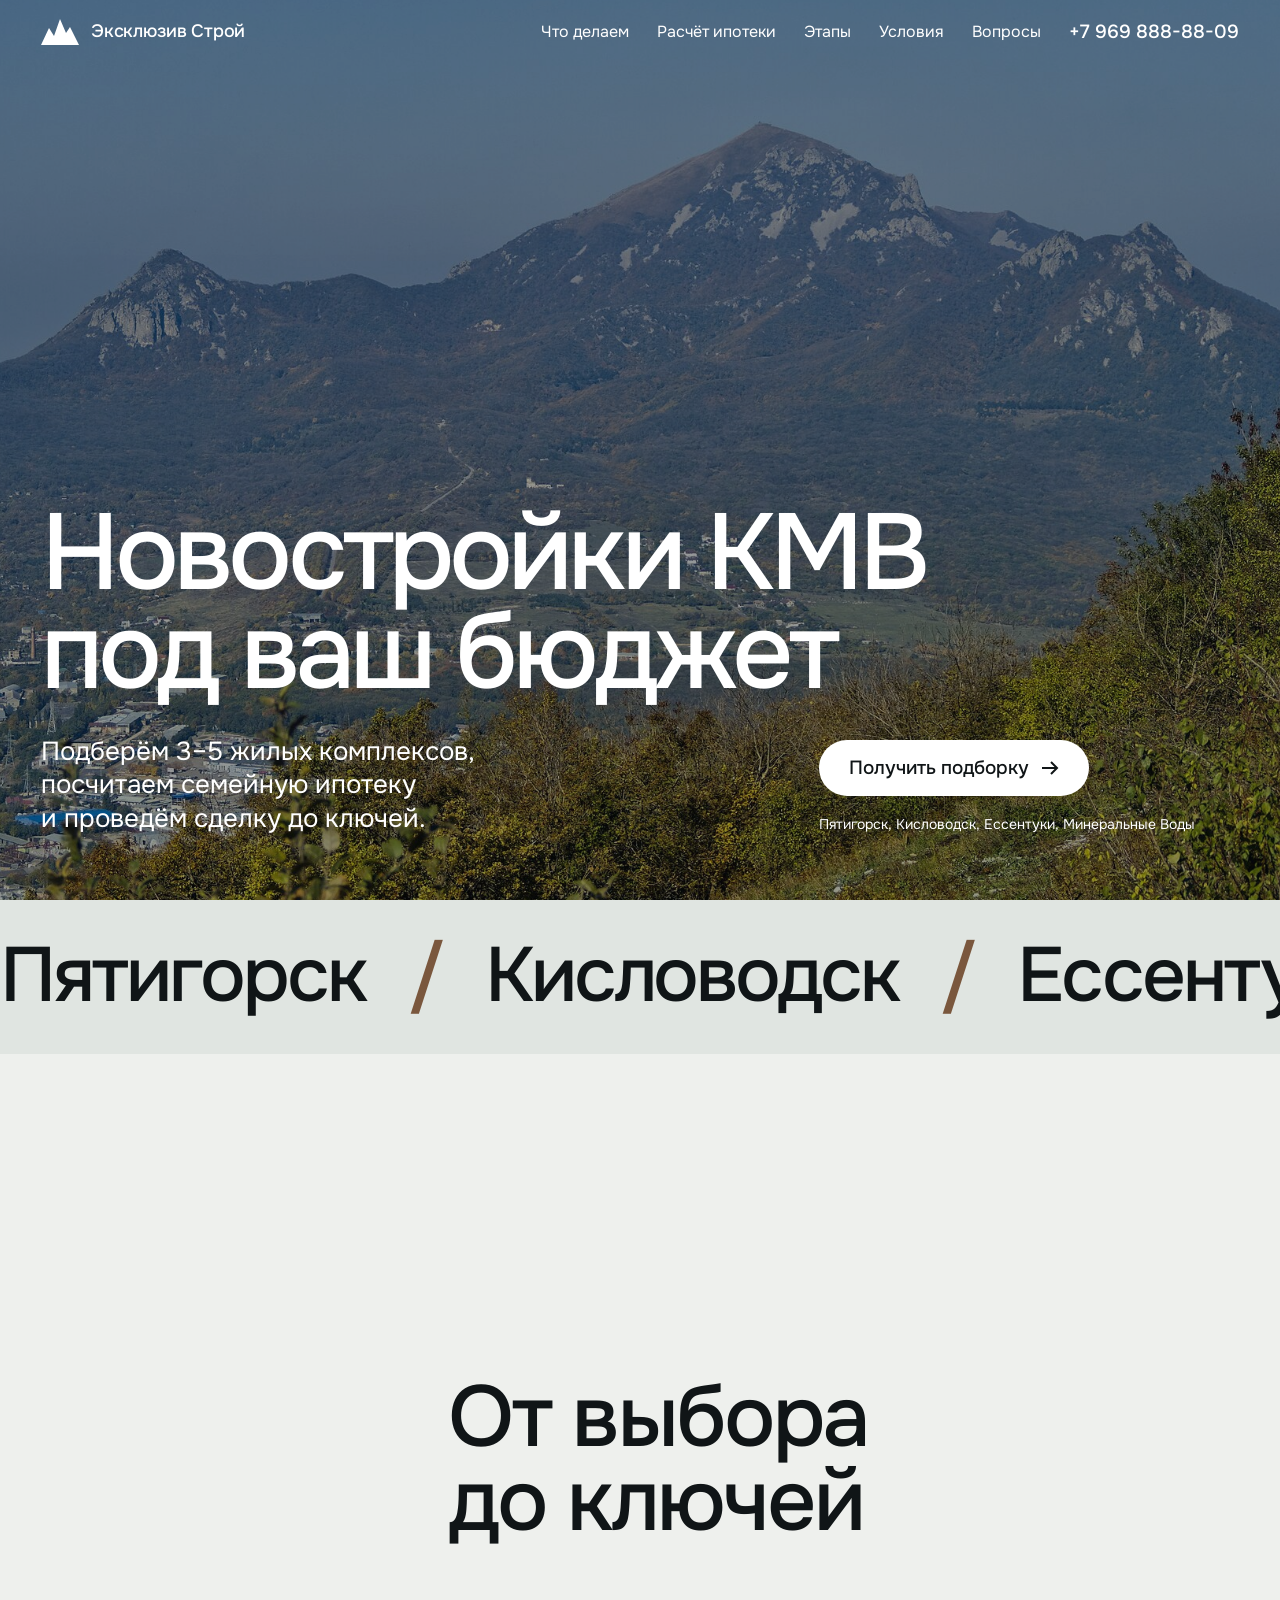
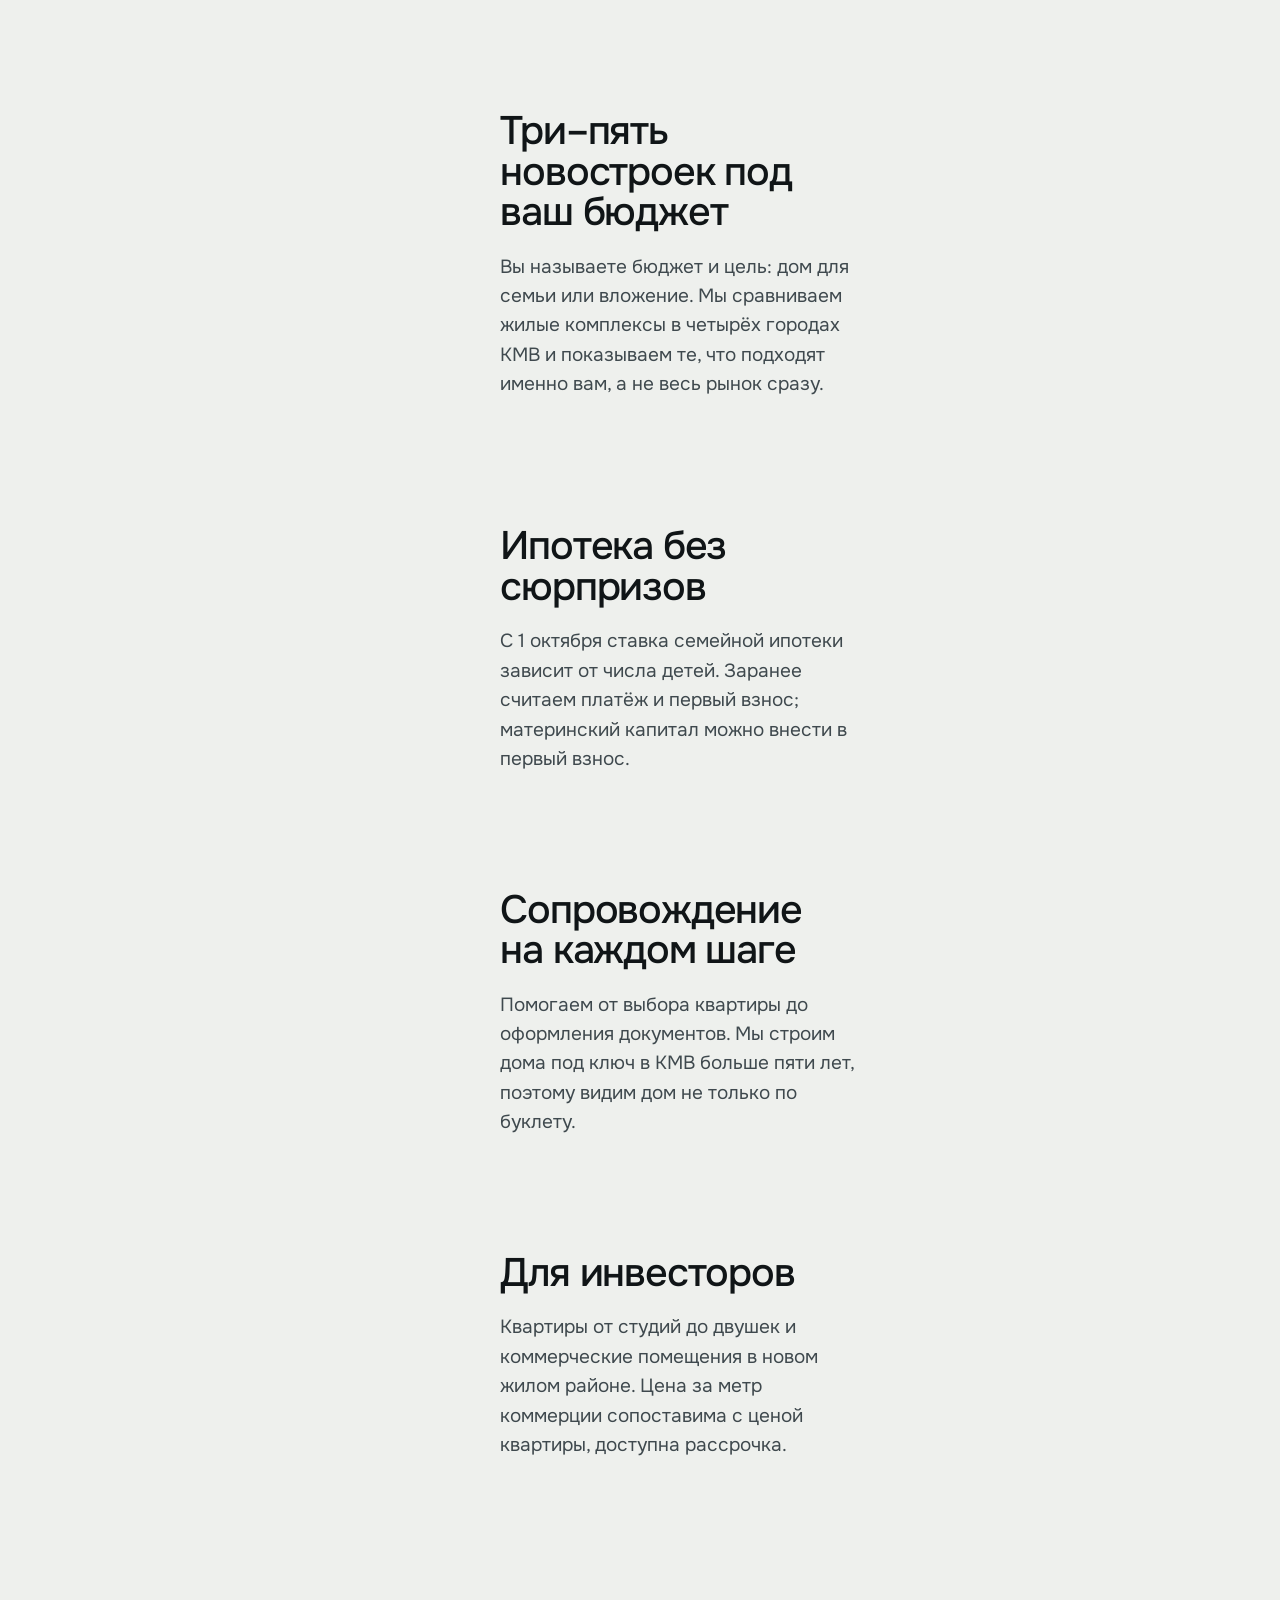
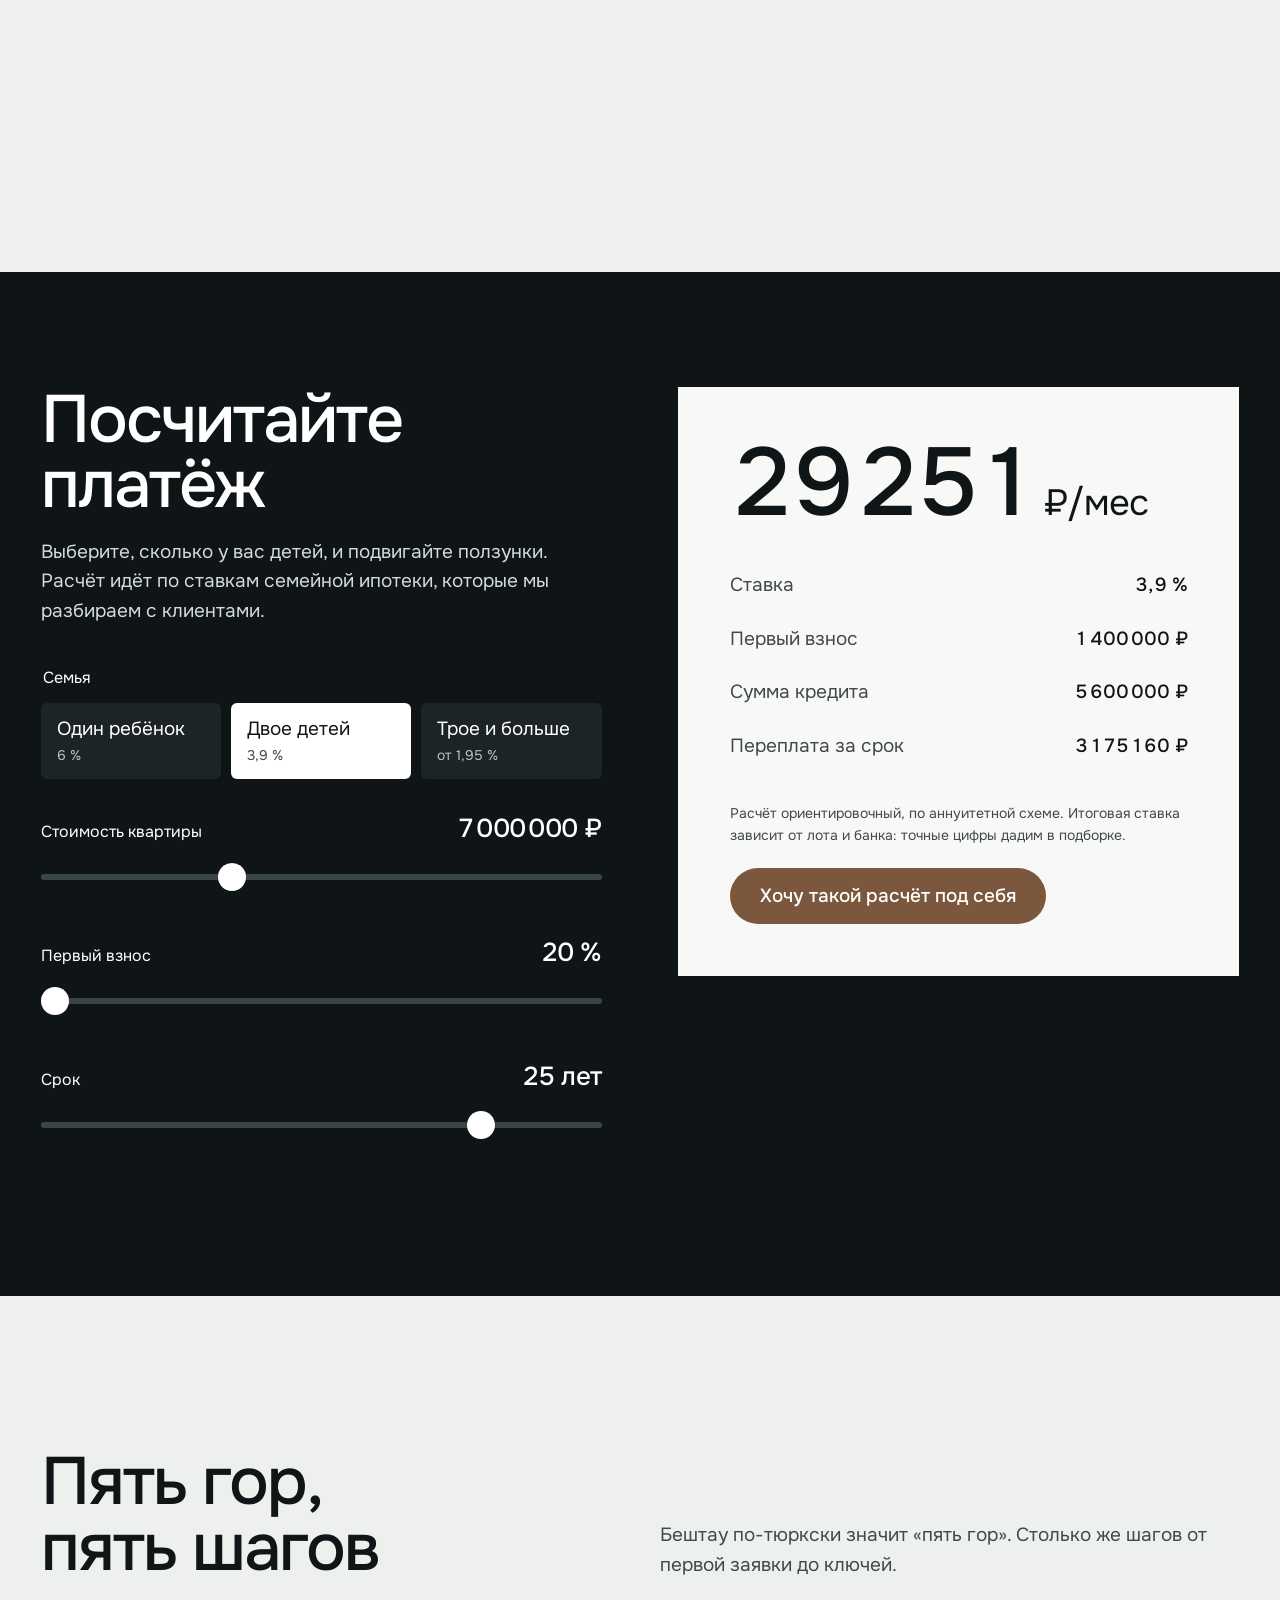
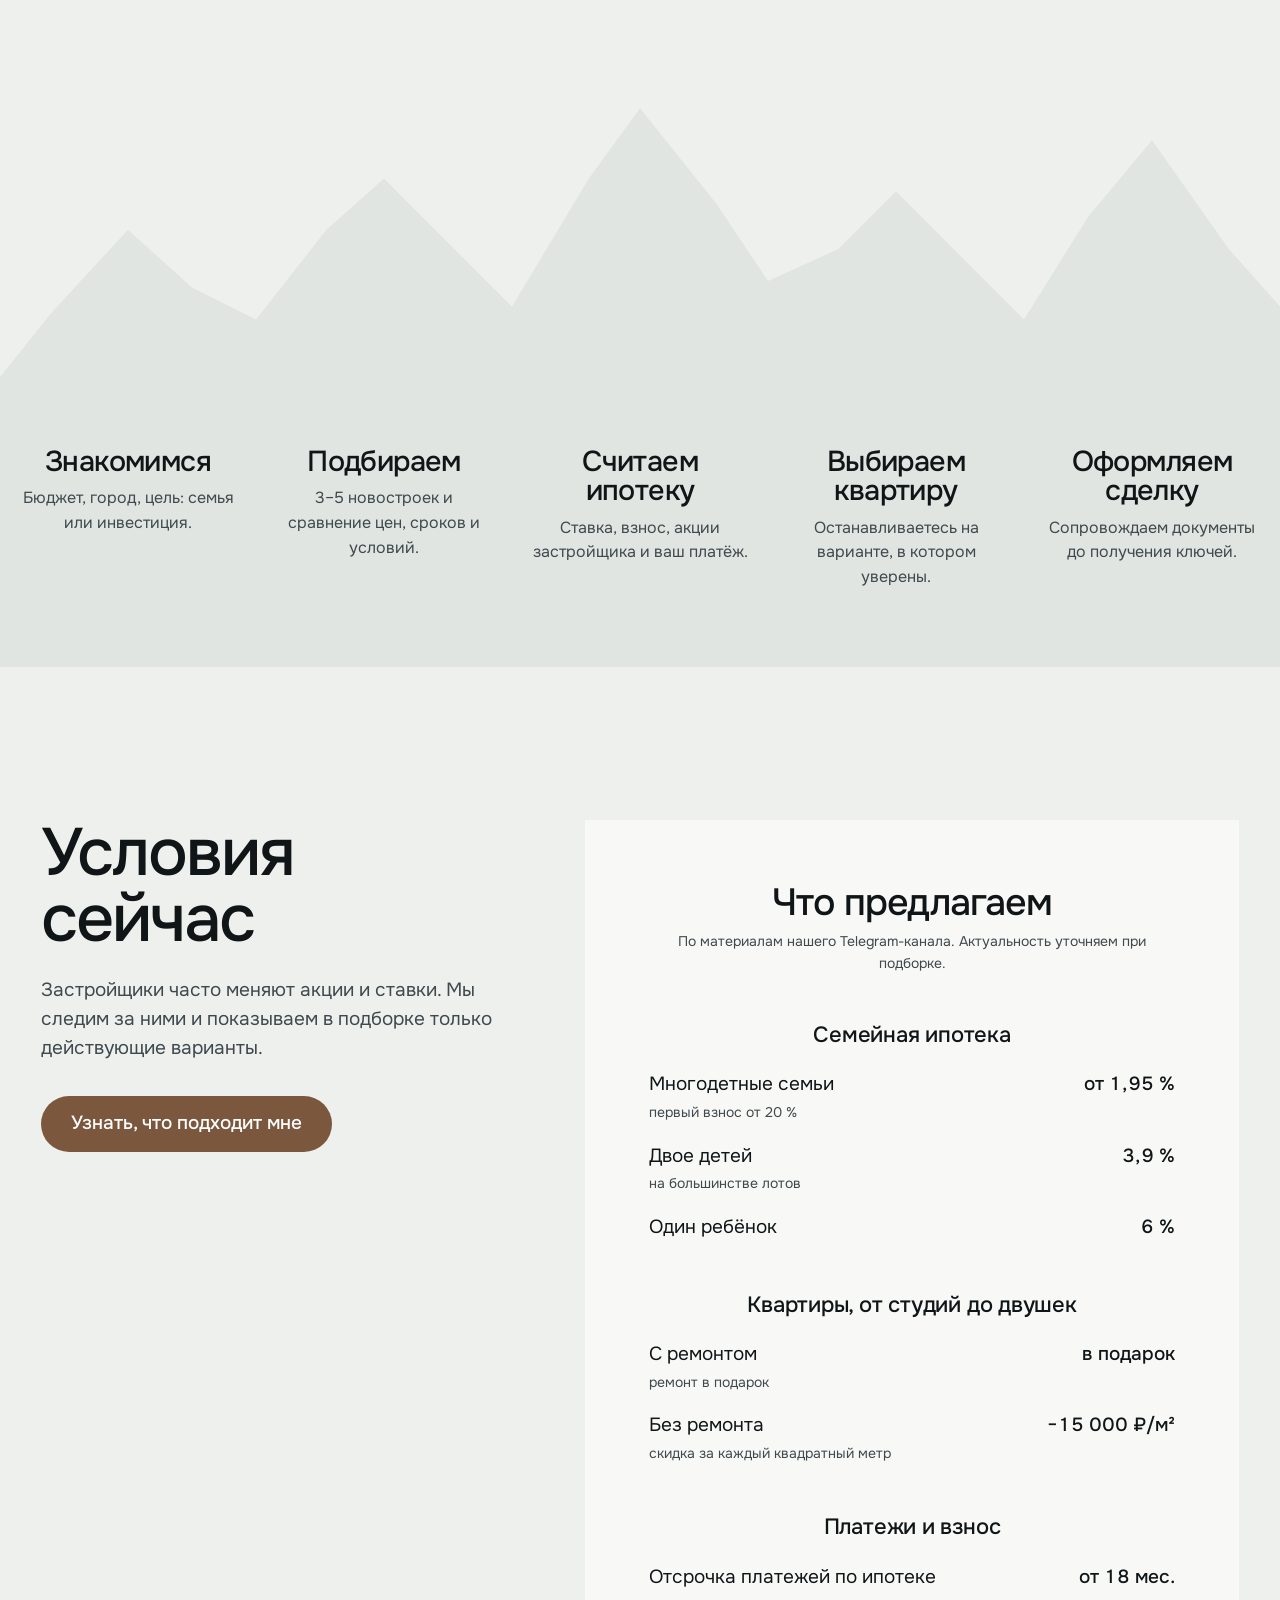
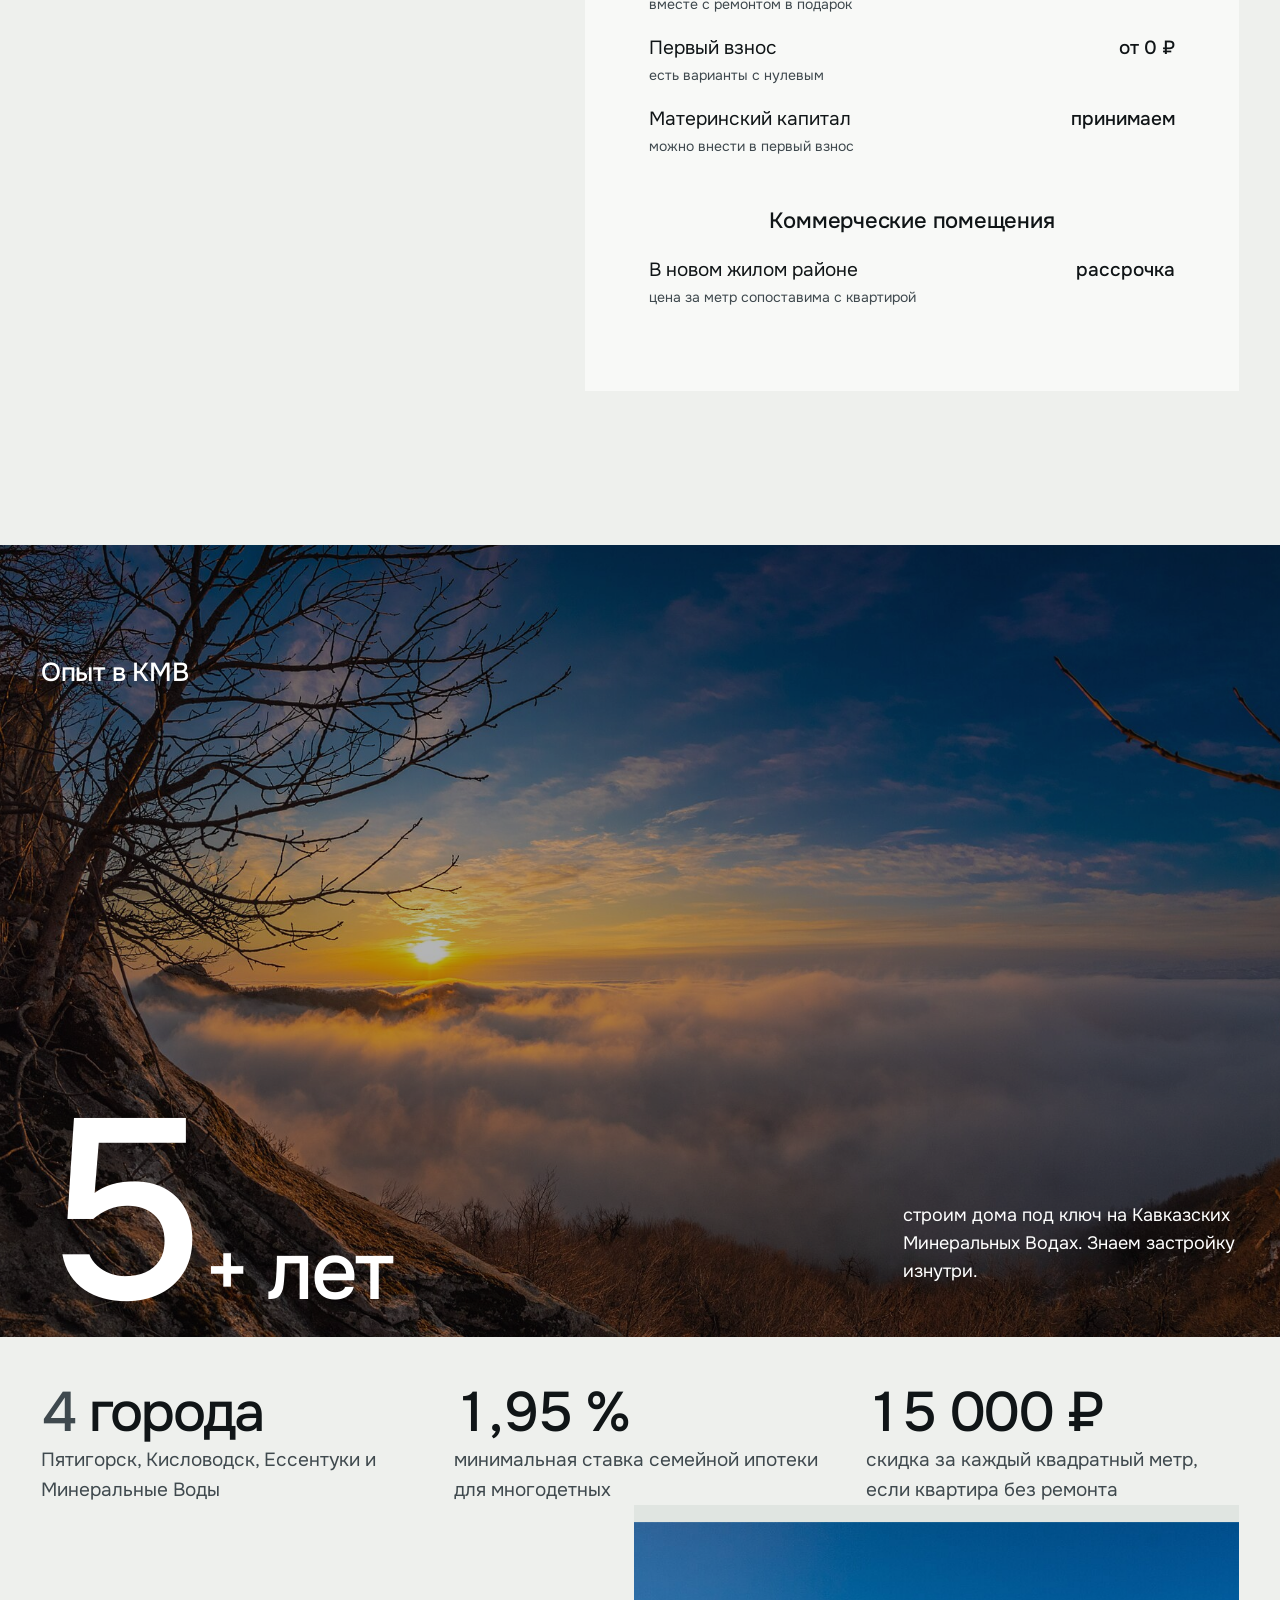
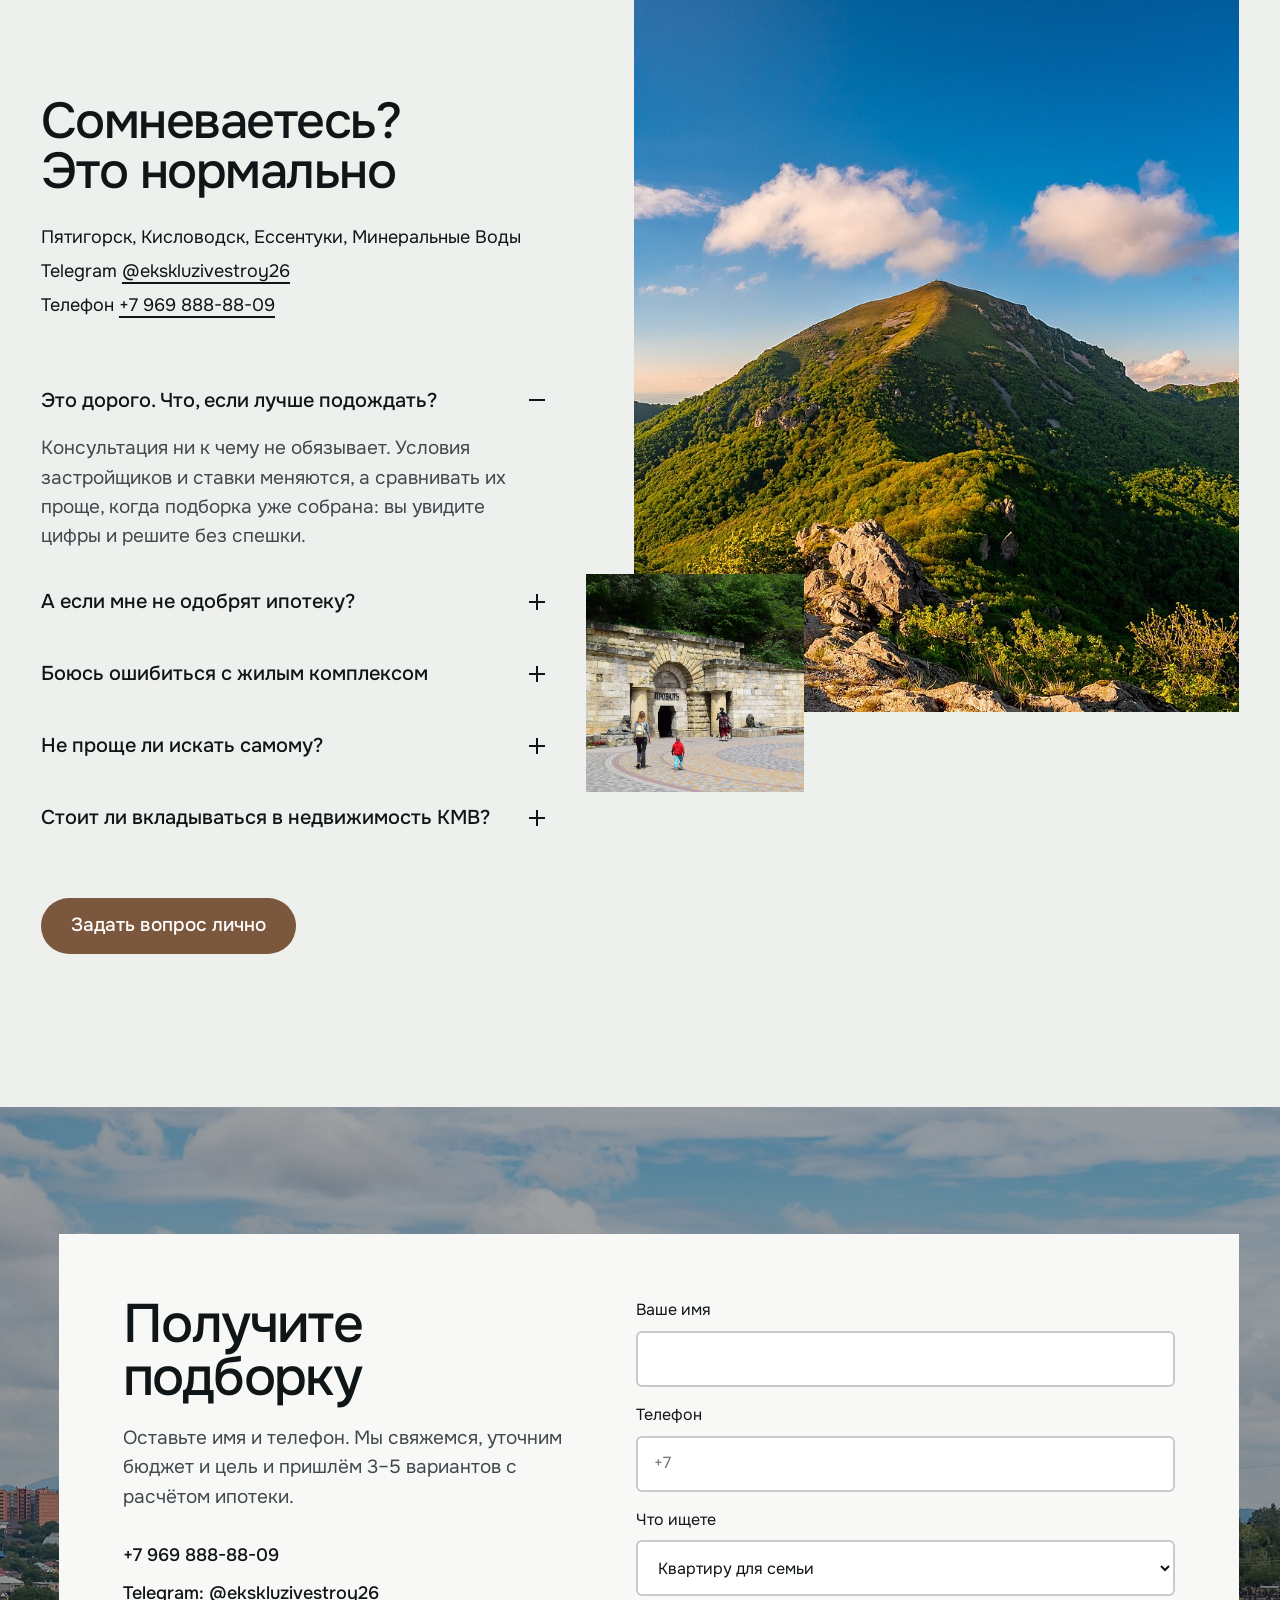
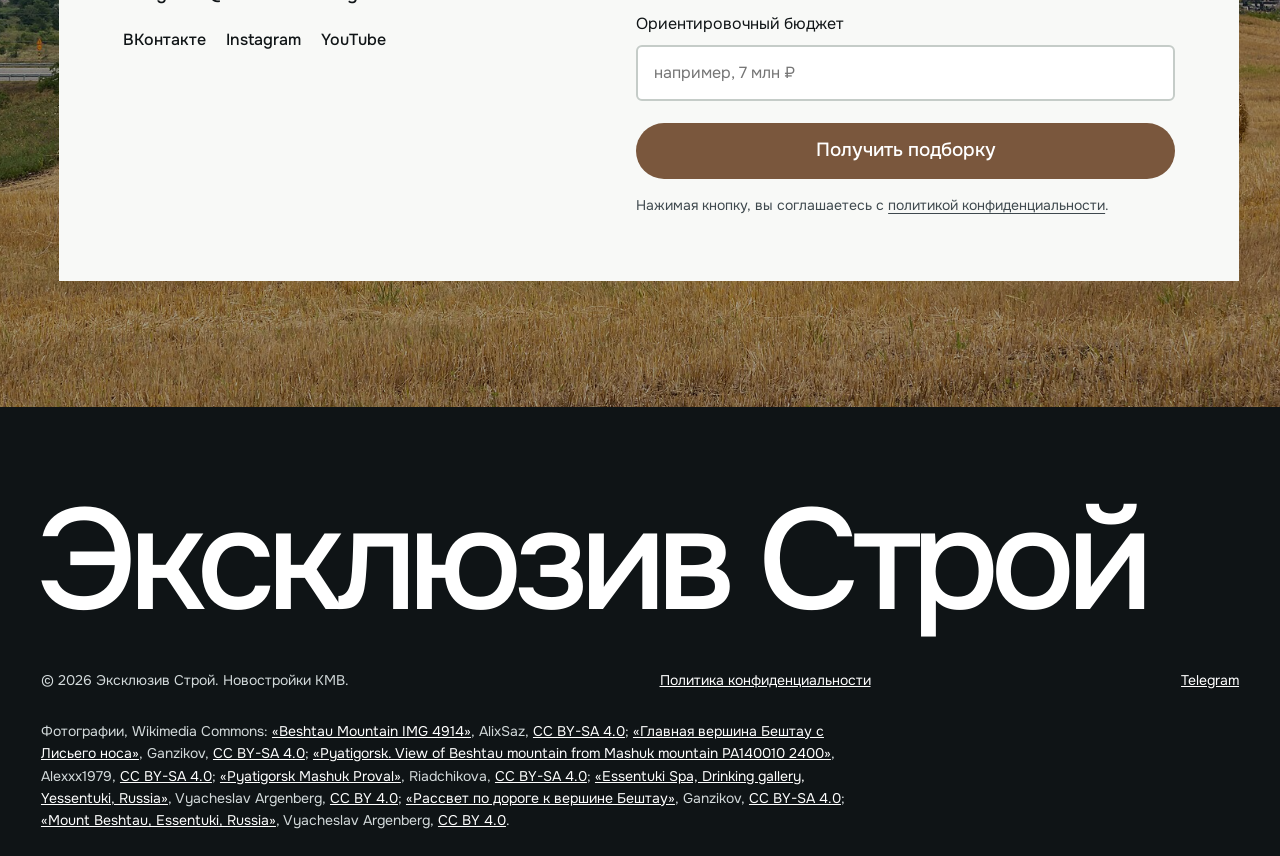
==== index.html @ 1da25095 "init: landing for Eksklyuziv Stroy" ====
<!DOCTYPE html>
<html lang="ru">
<head>
<meta charset="UTF-8">
<meta name="viewport" content="width=device-width, initial-scale=1">
<title>Эксклюзив Строй — новостройки КМВ под ваш бюджет</title>
<meta name="description" content="Подбор новостроек в Пятигорске, Кисловодске, Ессентуках и Минеральных Водах: 3–5 вариантов под бюджет, расчёт семейной ипотеки, сопровождение сделки до ключей.">
<link rel="icon" href="favicon.svg" type="image/svg+xml">
<meta property="og:title" content="Эксклюзив Строй — новостройки КМВ">
<meta property="og:description" content="3–5 новостроек под ваш бюджет, расчёт семейной ипотеки и сопровождение сделки.">
<meta property="og:image" content="assets/pyatigorsk-view-of-beshtau-mountain-from-mashuk.jpg">
<link rel="preconnect" href="https://fonts.googleapis.com">
<link rel="preconnect" href="https://fonts.gstatic.com" crossorigin>
<link href="https://fonts.googleapis.com/css2?family=Onest:wght@400;500&display=swap" rel="stylesheet">
<link rel="stylesheet" href="styles.css">
<script>document.documentElement.classList.add('js');</script>
</head>
<body>
<a class="skip" href="#main">К содержимому</a>

<header class="top" id="top">
  <div class="top__in">
    <a class="brand" href="#">
      <svg viewBox="0 0 38 26" aria-hidden="true"><path d="M0 26 8 9l5 8 6-17 6 14 4-6 9 18z" fill="currentColor"/></svg>
      <span>Эксклюзив Строй</span>
    </a>
    <nav class="nav" id="nav" aria-label="Разделы">
      <a href="#what">Что делаем</a>
      <a href="#calc">Расчёт ипотеки</a>
      <a href="#steps">Этапы</a>
      <a href="#offers">Условия</a>
      <a href="#faq">Вопросы</a>
    </nav>
    <a class="top__tel" href="tel:+79698888809">+7 969 888-88-09</a>
    <button class="burger" id="burger" aria-expanded="false" aria-controls="nav">Меню</button>
  </div>
</header>

<main id="main">
<section class="hero">
  <div class="hero__img"><img src="assets/pyatigorsk-view-of-beshtau-mountain-from-mashuk.jpg" width="1920" height="1280" alt="Гора Бештау над Пятигорском, вид с горы Машук"></div>
  <div class="hero__scrim"></div>
  <div class="hero__body">
    <h1><span class="ln"><span>Новостройки КМВ</span></span><span class="ln"><span>под ваш бюджет</span></span></h1>
    <p class="hero__lead">Подберём 3–5 жилых комплексов, посчитаем семейную ипотеку и проведём сделку до ключей.</p>
    <div class="hero__act">
      <a class="btn btn--light" href="#contact">Получить подборку <svg viewBox="0 0 18 18" fill="none" stroke="currentColor" stroke-width="2"><path d="M1 9h15M10 3l6 6-6 6"/></svg></a>
      <p class="hero__cities">Пятигорск, Кисловодск, Ессентуки, Минеральные Воды</p>
    </div>
  </div>
</section>

<div class="ticker" aria-hidden="true">
  <div class="ticker__row">
    <span>Пятигорск</span><i>/</i><span>Кисловодск</span><i>/</i><span>Ессентуки</span><i>/</i><span>Минеральные Воды</span><i>/</i>
    <span>Пятигорск</span><i>/</i><span>Кисловодск</span><i>/</i><span>Ессентуки</span><i>/</i><span>Минеральные Воды</span><i>/</i>
  </div>
</div>

<section class="feat" id="what">
  <div class="feat__head"><h2 data-r>От выбора до ключей</h2></div>
  <div class="rows">
    <article class="row">
      <div class="row__t" data-r>
        <h3>Три–пять новостроек под ваш бюджет</h3>
        <p>Вы называете бюджет и цель: дом для семьи или вложение. Мы сравниваем жилые комплексы в четырёх городах КМВ и показываем те, что подходят именно вам, а не весь рынок сразу.</p>
      </div>
      <figure class="shutter" data-shutter><img src="assets/pyatigorsk-mashuk-proval.jpg" width="1920" height="1311" alt="Гора Машук и озеро Провал в Пятигорске" loading="lazy"></figure>
    </article>
    <article class="row">
      <div class="row__t" data-r>
        <h3>Ипотека без сюрпризов</h3>
        <p>С 1 октября ставка семейной ипотеки зависит от числа детей. Заранее считаем платёж и первый взнос; материнский капитал можно внести в первый взнос.</p>
      </div>
      <figure class="shutter" data-shutter><img src="assets/essentuki-spa-drinking-gallery-yessentuki-russia.jpg" width="1920" height="1276" alt="Питьевая галерея курорта в Ессентуках" loading="lazy"></figure>
    </article>
    <article class="row">
      <div class="row__t" data-r>
        <h3>Сопровождение на каждом шаге</h3>
        <p>Помогаем от выбора квартиры до оформления документов. Мы строим дома под ключ в КМВ больше пяти лет, поэтому видим дом не только по буклету.</p>
      </div>
      <figure class="shutter" data-shutter><img src="assets/beshtau-mountain-img-4914.jpg" width="1920" height="1280" alt="Поле у Пятигорска, вдали гора Бештау" loading="lazy"></figure>
    </article>
    <article class="row">
      <div class="row__t" data-r>
        <h3>Для инвесторов</h3>
        <p>Квартиры от студий до двушек и коммерческие помещения в новом жилом районе. Цена за метр коммерции сопоставима с ценой квартиры, доступна рассрочка.</p>
      </div>
      <figure class="shutter" data-shutter><img src="assets/mount-beshtau-essentuki-russia.jpg" width="1920" height="1109" alt="Гора Бештау, вид из Ессентуков" loading="lazy"></figure>
    </article>
  </div>
</section>

<section class="calc on-dark" id="calc">
  <div class="calc__grid">
    <div>
      <h2 data-r>Посчитайте платёж</h2>
      <p class="calc__intro" data-r>Выберите, сколько у вас детей, и подвигайте ползунки. Расчёт идёт по ставкам семейной ипотеки, которые мы разбираем с клиентами.</p>
      <form id="calcForm" onsubmit="return false">
        <fieldset style="border:0;padding:0;margin:0">
          <legend class="field__top" style="width:100%">Семья</legend>
          <div class="kids" data-r>
            <label><input type="radio" name="kids" value="6"><span>Один ребёнок<em>6 %</em></span></label>
            <label><input type="radio" name="kids" value="3.9" checked><span>Двое детей<em>3,9 %</em></span></label>
            <label><input type="radio" name="kids" value="1.95"><span>Трое и больше<em>от 1,95 %</em></span></label>
          </div>
        </fieldset>
        <div class="field" data-r><div class="field__top"><label for="price">Стоимость квартиры</label><b id="priceV"></b></div><input type="range" id="price" min="3000000" max="15000000" step="100000" value="7000000"></div>
        <div class="field" data-r><div class="field__top"><label for="down">Первый взнос</label><b id="downV"></b></div><input type="range" id="down" min="20" max="70" step="1" value="20"></div>
        <div class="field" data-r><div class="field__top"><label for="term">Срок</label><b id="termV"></b></div><input type="range" id="term" min="5" max="30" step="1" value="25"></div>
      </form>
    </div>
    <div class="calc__out" data-r aria-live="polite">
      <div class="calc__pay"><span id="pay">0</span><small>₽/мес</small></div>
      <dl class="calc__lines">
        <div><dt>Ставка</dt><dd id="rate"></dd></div>
        <div><dt>Первый взнос</dt><dd id="downSum"></dd></div>
        <div><dt>Сумма кредита</dt><dd id="loan"></dd></div>
        <div><dt>Переплата за срок</dt><dd id="over"></dd></div>
      </dl>
      <p class="small">Расчёт ориентировочный, по аннуитетной схеме. Итоговая ставка зависит от лота и банка: точные цифры дадим в подборке.</p>
      <p style="margin-top:22px"><a class="btn" href="#contact">Хочу такой расчёт под себя</a></p>
    </div>
  </div>
</section>

<section class="peaks" id="steps">
  <div class="peaks__head">
    <h2 data-r>Пять гор, пять шагов</h2>
    <p data-r>Бештау по-тюркски значит «пять гор». Столько же шагов от первой заявки до ключей.</p>
  </div>
  <div class="sky" id="sky">
    <svg viewBox="0 0 1000 300" preserveAspectRatio="xMidYMax meet" role="img" aria-label="Силуэт пяти вершин Бештау">
      <path class="fill" d="M0 300V250L40 200 100 135 150 180 200 205 255 135 300 95 360 155 400 195 460 95 500 40 560 115 600 175 655 150 700 105 760 165 800 205 850 125 900 65 960 150 1000 195V300Z"/>
      <path class="line" id="skyLine" d="M0 250L40 200 100 135 150 180 200 205 255 135 300 95 360 155 400 195 460 95 500 40 560 115 600 175 655 150 700 105 760 165 800 205 850 125 900 65 960 150 1000 195"/>
      <circle class="dot" cx="100" cy="135" r="13"/>
      <circle class="dot" cx="300" cy="95" r="13"/>
      <circle class="dot" cx="500" cy="40" r="13"/>
      <circle class="dot" cx="700" cy="105" r="13"/>
      <circle class="dot" cx="900" cy="65" r="13"/>
    </svg>
  </div>
  <ol class="steps">
    <li data-r style="--i:0"><h3>Знакомимся</h3><p>Бюджет, город, цель: семья или инвестиция.</p></li>
    <li data-r style="--i:1"><h3>Подбираем</h3><p>3–5 новостроек и сравнение цен, сроков и условий.</p></li>
    <li data-r style="--i:2"><h3>Считаем ипотеку</h3><p>Ставка, взнос, акции застройщика и ваш платёж.</p></li>
    <li data-r style="--i:3"><h3>Выбираем квартиру</h3><p>Останавливаетесь на варианте, в котором уверены.</p></li>
    <li data-r style="--i:4"><h3>Оформляем сделку</h3><p>Сопровождаем документы до получения ключей.</p></li>
  </ol>
</section>

<section class="offers" id="offers">
  <div class="offers__txt">
    <h2 data-r>Условия сейчас</h2>
    <p data-r>Застройщики часто меняют акции и ставки. Мы следим за ними и показываем в подборке только действующие варианты.</p>
    <a class="btn" href="#contact" data-r>Узнать, что подходит мне</a>
  </div>
  <div class="sheet" data-r>
    <h3>Что предлагаем</h3>
    <p class="sheet__note">По материалам нашего Telegram-канала. Актуальность уточняем при подборке.</p>
    <div class="grp">
      <h4>Семейная ипотека</h4>
      <div class="item"><span>Многодетные семьи<small>первый взнос от 20 %</small></span><b>от 1,95 %</b></div>
      <div class="item"><span>Двое детей<small>на большинстве лотов</small></span><b>3,9 %</b></div>
      <div class="item"><span>Один ребёнок</span><b>6 %</b></div>
    </div>
    <div class="grp">
      <h4>Квартиры, от студий до двушек</h4>
      <div class="item"><span>С ремонтом<small>ремонт в подарок</small></span><b>в подарок</b></div>
      <div class="item"><span>Без ремонта<small>скидка за каждый квадратный метр</small></span><b>−15 000 ₽/м²</b></div>
    </div>
    <div class="grp">
      <h4>Платежи и взнос</h4>
      <div class="item"><span>Отсрочка платежей по ипотеке<small>вместе с ремонтом в подарок</small></span><b>от 18 мес.</b></div>
      <div class="item"><span>Первый взнос<small>есть варианты с нулевым</small></span><b>от 0 ₽</b></div>
      <div class="item"><span>Материнский капитал<small>можно внести в первый взнос</small></span><b>принимаем</b></div>
    </div>
    <div class="grp" style="margin-bottom:0">
      <h4>Коммерческие помещения</h4>
      <div class="item"><span>В новом жилом районе<small>цена за метр сопоставима с квартирой</small></span><b>рассрочка</b></div>
    </div>
  </div>
</section>

<section class="stats">
  <div class="stats__ph on-dark">
    <img src="assets/commons-91004351.jpg" width="1920" height="1280" alt="Рассвет над облаками у вершины Бештау" loading="lazy" data-par="0.12">
    <h2>Опыт в КМВ</h2>
    <div class="stats__fig"><span data-count="5">5</span><small>+ лет</small></div>
    <p class="stats__txt">строим дома под ключ на Кавказских Минеральных Водах. Знаем застройку изнутри.</p>
  </div>
  <div class="sub">
    <div data-r style="--i:0"><b><span data-count="4">4</span> города</b><span>Пятигорск, Кисловодск, Ессентуки и Минеральные Воды</span></div>
    <div data-r style="--i:1"><b>1,95 %</b><span>минимальная ставка семейной ипотеки для многодетных</span></div>
    <div data-r style="--i:2"><b>15 000 ₽</b><span>скидка за каждый квадратный метр, если квартира без ремонта</span></div>
  </div>
</section>

<section class="faq" id="faq">
  <div class="faq__txt">
    <h2 data-r>Сомневаетесь? Это нормально</h2>
    <div class="facts" data-r>
      <span>Пятигорск, Кисловодск, Ессентуки, Минеральные Воды</span>
      <span>Telegram <a class="link" href="https://t.me/ekskluzivestroy26">@ekskluzivestroy26</a></span>
      <span>Телефон <a class="link" href="tel:+79698888809">+7 969 888-88-09</a></span>
    </div>
    <div class="qa" data-r>
      <details open><summary>Это дорого. Что, если лучше подождать? <i></i></summary><p>Консультация ни к чему не обязывает. Условия застройщиков и ставки меняются, а сравнивать их проще, когда подборка уже собрана: вы увидите цифры и решите без спешки.</p></details>
      <details><summary>А если мне не одобрят ипотеку? <i></i></summary><p>До выбора квартиры считаем платёж, первый взнос и подходящую программу, чтобы вы понимали, на что рассчитывать. Решение принимает банк, а мы помогаем подготовиться и подобрать вариант.</p></details>
      <details><summary>Боюсь ошибиться с жилым комплексом <i></i></summary><p>Поэтому вместо сотни объявлений вы получаете три–пять вариантов под ваш бюджет и цель, с понятным сравнением условий.</p></details>
      <details><summary>Не проще ли искать самому? <i></i></summary><p>Можно. Но мы строим дома в КМВ больше пяти лет и знаем, на что смотреть кроме цены. Вы экономите время и сразу видите то, что подходит.</p></details>
      <details><summary>Стоит ли вкладываться в недвижимость КМВ? <i></i></summary><p>Для инвесторов смотрим на локацию, застройщика и ликвидность. Отдельный вариант: коммерческие помещения в новом районе с рассрочкой. Что подойдёт вам, разберём на консультации.</p></details>
    </div>
    <a class="btn" href="#contact" data-r>Задать вопрос лично</a>
  </div>
  <div class="faq__ph" data-r>
    <div class="faq__big"><img src="assets/commons-91004368.jpg" width="1920" height="1280" alt="Главная вершина Бештау" loading="lazy" data-par="0.08"></div>
    <div class="faq__sq"><img src="assets/pyatigorsk-mashuk-proval.jpg" width="1920" height="1311" alt="Озеро Провал у подножия Машука" loading="lazy"></div>
  </div>
</section>

<section class="contact on-dark" id="contact">
  <div class="contact__bg"><img src="assets/beshtau-mountain-img-4914.jpg" width="1920" height="1280" alt="" loading="lazy" data-par="0.1"></div>
  <div class="card">
    <div class="card__l">
      <h2>Получите подборку</h2>
      <p>Оставьте имя и телефон. Мы свяжемся, уточним бюджет и цель и пришлём 3–5 вариантов с расчётом ипотеки.</p>
      <div class="cont">
        <a href="tel:+79698888809">+7 969 888-88-09</a>
        <a href="https://t.me/ekskluzivestroy26">Telegram: @ekskluzivestroy26</a>
        <div class="soc">
          <a class="link" href="https://vk.ru/excluzivestroy">ВКонтакте</a>
          <a class="link" href="https://www.instagram.com/exclusivestroi">Instagram</a>
          <a class="link" href="https://youtube.com/channel/UC-yfBjDESxy68wP9GHdINFQ">YouTube</a>
        </div>
      </div>
    </div>
    <form class="form" id="leadForm" novalidate>
      <label>Ваше имя<input type="text" name="name" autocomplete="name" required></label>
      <label>Телефон<input type="tel" name="phone" autocomplete="tel" placeholder="+7" required></label>
      <label>Что ищете
        <select name="goal">
          <option>Квартиру для семьи</option>
          <option>Квартиру для инвестиции</option>
          <option>Коммерческое помещение</option>
        </select>
      </label>
      <label>Ориентировочный бюджет<input type="text" name="budget" placeholder="например, 7 млн ₽"></label>
      <input class="hp" type="text" name="_gotcha" tabindex="-1" autocomplete="off" aria-hidden="true">
      <button class="btn" type="submit">Получить подборку</button>
      <p class="small">Нажимая кнопку, вы соглашаетесь с <a href="privacy.html">политикой конфиденциальности</a>.</p>
    </form>
  </div>
</section>
</main>

<footer class="foot">
  <div class="foot__name" aria-hidden="true">Эксклюзив Строй</div>
  <div class="foot__row">
    <span>© <span id="year">2026</span> Эксклюзив Строй. Новостройки КМВ.</span>
    <a href="privacy.html">Политика конфиденциальности</a>
    <a href="https://t.me/ekskluzivestroy26">Telegram</a>
  </div>
  
  
  <p class="credits">Фотографии, Wikimedia Commons: <a href="https://commons.wikimedia.org/w/index.php?curid=119403801">«Beshtau Mountain IMG 4914»</a>, AlixSaz, <a href="https://creativecommons.org/licenses/by-sa/4.0/">CC BY-SA 4.0</a>; <a href="https://commons.wikimedia.org/wiki/File:%D0%93%D0%BB%D0%B0%D0%B2%D0%BD%D0%B0%D1%8F_%D0%B2%D0%B5%D1%80%D1%88%D0%B8%D0%BD%D0%B0_%D0%91%D0%B5%D1%88%D1%82%D0%B0%D1%83_%D1%81_%D0%9B%D0%B8%D1%81%D1%8C%D0%B5%D0%B3%D0%BE_%D0%BD%D0%BE%D1%81%D0%B0.jpg">«Главная вершина Бештау с Лисьего носа»</a>, Ganzikov, <a href="https://creativecommons.org/licenses/by-sa/4.0">CC BY-SA 4.0</a>; <a href="https://commons.wikimedia.org/w/index.php?curid=112033335">«Pyatigorsk. View of Beshtau mountain from Mashuk mountain PA140010 2400»</a>, Alexxx1979, <a href="https://creativecommons.org/licenses/by-sa/4.0/">CC BY-SA 4.0</a>; <a href="https://commons.wikimedia.org/w/index.php?curid=63915426">«Pyatigorsk Mashuk Proval»</a>, Riadchikova, <a href="https://creativecommons.org/licenses/by-sa/4.0/">CC BY-SA 4.0</a>; <a href="https://commons.wikimedia.org/wiki/File:Essentuki_Spa,_Drinking_gallery,_Yessentuki,_Russia.jpg">«Essentuki Spa, Drinking gallery, Yessentuki, Russia»</a>, Vyacheslav Argenberg, <a href="https://creativecommons.org/licenses/by/4.0">CC BY 4.0</a>; <a href="https://commons.wikimedia.org/wiki/File:%D0%A0%D0%B0%D1%81%D1%81%D0%B2%D0%B5%D1%82_%D0%BF%D0%BE_%D0%B4%D0%BE%D1%80%D0%BE%D0%B3%D0%B5_%D0%BA_%D0%B2%D0%B5%D1%80%D1%88%D0%B8%D0%BD%D0%B5_%D0%91%D0%B5%D1%88%D1%82%D0%B0%D1%83.jpg">«Рассвет по дороге к вершине Бештау»</a>, Ganzikov, <a href="https://creativecommons.org/licenses/by-sa/4.0">CC BY-SA 4.0</a>; <a href="https://commons.wikimedia.org/w/index.php?curid=175686762">«Mount Beshtau, Essentuki, Russia»</a>, Vyacheslav Argenberg, <a href="https://creativecommons.org/licenses/by/4.0/">CC BY 4.0</a>.</p>
</footer>

<script src="script.js"></script>
</body>
</html>
---- styles.css ----
:root {
  --bg: #eef0ed;
  --surface: #e0e5e1;
  --paper: #f8f9f7;
  --ink: #101517;
  --soft: #3f494e;
  --accent: #7a573d;
  --accent-ink: #ffffff;
  --night: #0f1416;
  --m: clamp(16px, 3.2vw, 44px);
  --gap: clamp(96px, 12vw, 220px);
  --step-small: 0.875rem;
  --step-body: clamp(1.0625rem, 1rem + 0.25vw, 1.1875rem);
  --step-lead: clamp(1.25rem, 1.1rem + 0.7vw, 1.625rem);
  --step-head: clamp(2.125rem, 1.3rem + 3.6vw, 4.75rem);
  --step-display: clamp(2.35rem, 8.4vw, 8.6rem);
  --ease: cubic-bezier(.2, .7, .2, 1);
}
*, *::before, *::after { box-sizing: border-box; }
html { scroll-behavior: smooth; -webkit-text-size-adjust: 100%; }
body {
  margin: 0; background: var(--bg); color: var(--ink);
  font-family: 'Onest', system-ui, sans-serif; font-size: var(--step-body); line-height: 1.55;
  -webkit-font-smoothing: antialiased; overflow-x: hidden;
}
img { display: block; max-width: 100%; }
a { color: inherit; }
h1, h2, h3, p, ol, ul, dl, dd, figure, blockquote { margin: 0; }
ol, ul { padding: 0; list-style: none; }
::selection { background: var(--accent); color: #fff; }
:focus-visible { outline: 3px solid var(--accent); outline-offset: 3px; }
.on-dark :focus-visible, .top:not(.scrolled) :focus-visible { outline-color: #fff; }
.skip { position: absolute; left: -999px; top: 8px; background: #fff; color: #000; padding: 10px 14px; z-index: 100; }
.skip:focus { left: 8px; }

h1, h2, h3 { font-weight: 500; letter-spacing: -0.03em; line-height: 0.98; text-wrap: balance; }
h2 { font-size: var(--step-head); }
h3 { font-size: clamp(1.75rem, 1.2rem + 1.6vw, 3rem); line-height: 1.02; }
p { max-width: 56ch; }
.small { font-size: var(--step-small); }

/* ---------- buttons ---------- */
.btn {
  display: inline-flex; align-items: center; justify-content: center; gap: 12px;
  min-height: 56px; padding: 0 30px; border: 0; border-radius: 999px; cursor: pointer;
  background: var(--accent); color: var(--accent-ink); font: inherit; font-weight: 500; text-decoration: none;
  transition: transform .35s var(--ease), background-color .25s;
}
.btn:hover { background: #5f412c; transform: translateY(-3px); }
.btn:active { transform: translateY(0) scale(.98); }
.btn svg { width: 18px; height: 18px; transition: transform .35s var(--ease); }
.btn:hover svg { transform: translateX(5px); }
.btn--light { background: #fff; color: var(--ink); }
.btn--light:hover { background: var(--bg); }
.link { text-decoration: underline; text-underline-offset: 5px; text-decoration-thickness: 2px; }

/* ---------- header ---------- */
.top {
  position: fixed; inset: 0 0 auto 0; z-index: 50; color: #fff;
  transition: background-color .35s, color .35s, transform .5s var(--ease);
}
.top.scrolled { background: var(--bg); color: var(--ink); }
.top__in { display: flex; align-items: center; gap: 28px; padding: 14px var(--m); min-width: 0; }
.brand { display: flex; align-items: center; gap: 12px; text-decoration: none; font-weight: 500; font-size: 1.125rem; letter-spacing: -0.01em; flex-shrink: 0; white-space: nowrap; }
.brand svg { width: 38px; height: 26px; }
.nav { display: flex; gap: 28px; margin-left: auto; }
.nav a { text-decoration: none; white-space: nowrap; font-size: 1rem; position: relative; padding: 6px 0; }
.nav a::after { content: ""; position: absolute; left: 0; right: 0; bottom: 0; height: 2px; background: currentColor; transform: scaleX(0); transform-origin: left; transition: transform .35s var(--ease); }
.nav a:hover::after { transform: scaleX(1); }
.top__tel { font-weight: 500; text-decoration: none; white-space: nowrap; }
.burger { display: none; margin-left: auto; background: none; border: 0; color: inherit; font: inherit; font-weight: 500; min-height: 44px; padding: 0 4px; cursor: pointer; }

/* ---------- hero ---------- */
.hero { position: relative; min-height: 100svh; color: #fff; display: flex; flex-direction: column; justify-content: flex-end; overflow: hidden; background: var(--night); }
.hero__img { position: absolute; inset: -6% 0 -6% 0; }
.hero__img img { width: 100%; height: 100%; object-fit: cover; object-position: 50% 30%; transition: transform 2.4s var(--ease); }
.js .hero__img img { transform: scale(1.14); }
.js.is-ready .hero__img img { transform: scale(1); }
.hero__scrim { position: absolute; inset: 0; background: rgba(8, 12, 14, .42); }
.hero__body { position: relative; padding: 0 var(--m) clamp(28px, 5vw, 64px); display: grid; grid-template-columns: minmax(0, 1fr) minmax(260px, 420px); gap: 32px 48px; align-items: end; }
.hero h1 { font-size: var(--step-display); grid-column: 1 / -1; letter-spacing: -0.045em; line-height: 0.92; }
.hero h1 .ln { display: block; overflow: hidden; padding-bottom: .08em; margin-bottom: -.08em; }
.hero h1 .ln > span { display: block; transition: transform 1.1s var(--ease); }
.js .hero h1 .ln > span { transform: translateY(105%); }
.js.is-ready .hero h1 .ln > span { transform: none; }
.hero h1 .ln:nth-child(2) > span { transition-delay: .12s; }
.hero__lead { font-size: var(--step-lead); line-height: 1.3; max-width: 34ch; text-wrap: balance; }
.hero__act { display: flex; flex-direction: column; align-items: flex-start; gap: 18px; }
.hero__cities { font-size: var(--step-small); max-width: 44ch; }
.js .hero__lead, .js .hero__act { opacity: 0; transform: translateY(24px); transition: opacity .9s .5s var(--ease), transform .9s .5s var(--ease); }
.hero__act { transition-delay: .65s; }
.js.is-ready .hero__lead, .js.is-ready .hero__act { opacity: 1; transform: none; }
.js .top { transform: translateY(-100%); }
.js.is-ready .top { transform: none; transition-delay: .2s; }

/* ---------- ticker ---------- */
.ticker { background: var(--surface); overflow: hidden; padding: clamp(20px, 3vw, 40px) 0; }
.ticker__row { display: flex; width: max-content; animation: tick 38s linear infinite; font-size: clamp(2.2rem, 6vw, 5.5rem); letter-spacing: -0.04em; font-weight: 500; white-space: nowrap; line-height: 1; }
.ticker__row span { padding-right: .55em; }
.ticker__row i { font-style: normal; color: var(--accent); padding-right: .55em; }
@keyframes tick { to { transform: translateX(-50%); } }

section { position: relative; }
.sec { padding: var(--gap) var(--m) 0; }

/* ---------- features ---------- */
.feat { padding-top: var(--gap); }
.feat__head { min-height: 56svh; display: flex; align-items: center; padding: 0 var(--m) 0 35%; }
.feat__head h2 { font-size: clamp(2.6rem, 1.4rem + 5vw, 5.5rem); max-width: 12ch; }
.rows { padding: 0 var(--m); }
.row { display: grid; grid-template-columns: 35% minmax(0, 1fr) 340px; gap: 0 40px; padding-bottom: clamp(72px, 9vw, 130px); align-items: start; }
.row__t { grid-column: 2; }
.row__t h3 { margin-bottom: 20px; }
.row__t p { max-width: 36ch; color: var(--soft); }
.row figure { grid-column: 3; overflow: hidden; background: var(--surface); }
.row:nth-child(1) figure { width: 240px; aspect-ratio: 4/5; justify-self: end; }
.row:nth-child(2) figure { width: 320px; aspect-ratio: 3/2; justify-self: end; }
.row:nth-child(3) figure { width: 200px; aspect-ratio: 1; justify-self: end; }
.row:nth-child(4) figure { width: 280px; aspect-ratio: 4/5; justify-self: end; }
.row figure img { width: 100%; height: 100%; object-fit: cover; }
.shutter { clip-path: inset(0 0 100% 0); transition: clip-path 1.2s var(--ease); }
.shutter img { transform: scale(1.25); transition: transform 1.6s var(--ease); }
.shutter.in { clip-path: inset(0); }
.shutter.in img { transform: scale(1); }

/* ---------- calculator ---------- */
.calc { background: var(--night); color: #fff; margin-top: var(--gap); padding: clamp(72px, 9vw, 150px) var(--m); }
.calc__grid { display: grid; grid-template-columns: minmax(0, 6fr) minmax(0, 6fr); gap: clamp(32px, 6vw, 110px); align-items: start; }
.calc h2 { margin-bottom: 20px; }
.calc__intro { color: #d3dadb; margin-bottom: 40px; }
.field { margin-bottom: 30px; }
.field__top { display: flex; justify-content: space-between; align-items: baseline; gap: 16px; margin-bottom: 12px; font-size: 1rem; }
.field__top b { font-weight: 500; font-size: var(--step-lead); letter-spacing: -0.02em; font-variant-numeric: tabular-nums; }
.kids { display: grid; grid-template-columns: repeat(3, 1fr); gap: 10px; margin-bottom: 30px; }
.kids label { cursor: pointer; }
.kids input { position: absolute; opacity: 0; pointer-events: none; }
.kids span { display: flex; flex-direction: column; justify-content: center; min-height: 76px; padding: 12px 16px; background: #1d2427; border-radius: 6px; transition: background-color .25s, transform .3s var(--ease); line-height: 1.2; }
.kids span em { font-style: normal; font-size: var(--step-small); color: #b7c1c3; margin-top: 6px; }
.kids label:hover span { transform: translateY(-3px); }
.kids input:checked + span { background: #fff; color: var(--ink); }
.kids input:checked + span em { color: var(--soft); }
.kids input:focus-visible + span { outline: 3px solid #fff; outline-offset: 3px; }
input[type=range] { -webkit-appearance: none; appearance: none; width: 100%; height: 32px; background: transparent; cursor: pointer; margin: 0; }
input[type=range]::-webkit-slider-runnable-track { height: 6px; background: #3a4549; border-radius: 3px; }
input[type=range]::-moz-range-track { height: 6px; background: #3a4549; border-radius: 3px; }
input[type=range]::-webkit-slider-thumb { -webkit-appearance: none; width: 28px; height: 28px; margin-top: -11px; border-radius: 50%; background: #fff; border: 0; transition: transform .25s var(--ease); }
input[type=range]::-moz-range-thumb { width: 28px; height: 28px; border-radius: 50%; background: #fff; border: 0; }
input[type=range]:hover::-webkit-slider-thumb, input[type=range]:active::-webkit-slider-thumb { transform: scale(1.18); }
.calc__out { background: var(--paper); color: var(--ink); padding: clamp(28px, 4vw, 56px); position: sticky; top: 90px; }
.calc__out p.small { color: var(--soft); }
.calc__out { padding-top: clamp(32px, 4vw, 64px); }
.calc__pay { font-size: clamp(3.2rem, 2rem + 5vw, 6.6rem); font-weight: 500; letter-spacing: -0.05em; line-height: .95; font-variant-numeric: tabular-nums; margin: 0 0 6px; white-space: nowrap; }
.calc__pay small { font-size: .38em; letter-spacing: -0.01em; font-weight: 400; margin-left: 6px; }
.calc__lines { display: grid; gap: 0; margin: 30px 0; }
.calc__lines div { display: flex; justify-content: space-between; gap: 16px; padding: 12px 0; }
.calc__lines div:nth-child(odd) { background: transparent; }
.calc__lines dd { font-weight: 500; font-variant-numeric: tabular-nums; text-align: right; }
.calc__lines dt { color: var(--soft); }

/* ---------- process (five peaks) ---------- */
.peaks { padding: var(--gap) 0 0; }
.peaks__head { padding: 0 var(--m); display: grid; grid-template-columns: 1fr 1fr; gap: 40px; align-items: end; margin-bottom: clamp(40px, 6vw, 90px); }
.peaks__head p { color: var(--soft); justify-self: end; }
.sky { position: relative; }
.sky svg { display: block; width: 100%; height: auto; overflow: visible; }
.sky .fill { fill: var(--surface); }
.sky .line { fill: none; stroke: var(--accent); stroke-width: 5; stroke-linejoin: round; stroke-linecap: round; }
.sky .dot { fill: var(--accent); stroke: var(--accent); stroke-width: 5; transform-box: fill-box; transform-origin: center; transition: transform .6s var(--ease), fill .3s; }
.js .sky .dot { transform: scale(0); fill: var(--bg); }
.js .sky .dot.on { transform: scale(1); fill: var(--accent); }
.steps { display: grid; grid-template-columns: repeat(5, 1fr); background: var(--surface); padding: 0 0 clamp(48px, 6vw, 90px); margin-top: -2px; }
.steps li { padding: 8px 16px 0; text-align: center; }
.steps p { margin-inline: auto; }
.steps h3 { font-size: clamp(1.3rem, 1rem + 1vw, 1.9rem); margin-bottom: 10px; letter-spacing: -0.02em; }
.steps p { font-size: 1rem; color: var(--soft); max-width: 24ch; }

/* ---------- offers sheet ---------- */
.offers { display: grid; grid-template-columns: minmax(0, 5fr) minmax(0, 7fr); gap: clamp(32px, 6vw, 100px); padding: var(--gap) var(--m) 0; align-items: start; }
.offers__txt { position: sticky; top: 110px; }
.offers__txt h2 { margin-bottom: 24px; }
.offers__txt p { color: var(--soft); margin-bottom: 32px; }
.sheet { background: var(--paper); padding: clamp(28px, 5vw, 72px); max-width: 720px; justify-self: end; width: 100%; }
.sheet h3 { font-size: clamp(1.8rem, 1.4rem + 1.2vw, 2.6rem); text-align: center; margin-bottom: 8px; }
.sheet__note { text-align: center; font-size: var(--step-small); color: var(--soft); margin: 0 auto 44px; }
.grp { margin-bottom: 46px; }
.grp h4 { margin: 0 0 18px; font-weight: 500; font-size: 1.375rem; text-align: center; letter-spacing: -0.01em; }
.item { display: flex; justify-content: space-between; gap: 24px; margin-bottom: 18px; }
.item b { font-weight: 500; text-align: right; font-variant-numeric: tabular-nums; flex-shrink: 0; }
.item span small { display: block; font-size: var(--step-small); color: var(--soft); margin-top: 2px; max-width: 36ch; }

/* ---------- stats ---------- */
.stats { margin-top: var(--gap); }
.stats__ph { position: relative; height: 88svh; min-height: 560px; overflow: hidden; color: #fff; background: var(--night); }
.stats__ph img { position: absolute; left: 0; top: -8%; width: 100%; height: 116%; object-fit: cover; }
.stats__ph::after { content: ""; position: absolute; inset: 0; background: rgba(8, 12, 14, .3); }
.stats__ph h2 { position: absolute; left: var(--m); top: clamp(80px, 9vw, 120px); z-index: 2; font-size: var(--step-lead); letter-spacing: -0.01em; font-weight: 500; }
.stats__fig { position: absolute; z-index: 2; left: var(--m); bottom: 20px; font-size: clamp(7rem, 20vw, 19rem); line-height: .8; letter-spacing: -0.06em; font-weight: 500; font-variant-numeric: tabular-nums; }
.stats__fig small { font-size: .32em; letter-spacing: -0.03em; margin-left: .08em; }
.stats__txt { position: absolute; z-index: 2; right: var(--m); bottom: clamp(28px, 4vw, 56px); max-width: 28ch; font-size: 1.125rem; }
.sub { display: grid; grid-template-columns: repeat(3, 1fr); gap: 40px; padding: 48px var(--m) 0; }
.sub div { display: grid; gap: 6px; }
.sub b { font-size: clamp(2.2rem, 1.4rem + 2.6vw, 3.8rem); font-weight: 500; letter-spacing: -0.04em; line-height: 1; font-variant-numeric: tabular-nums; }
.sub span { color: var(--soft); max-width: 28ch; }

/* ---------- faq ---------- */
.faq { display: grid; grid-template-columns: minmax(0, 5fr) minmax(0, 6fr); gap: clamp(32px, 7vw, 130px); margin-top: var(--gap); padding: 0 var(--m); background: var(--bg); }
.faq__txt { padding-top: clamp(0px, 3vw, 40px); }
.faq h2 { font-size: clamp(2rem, 1.4rem + 2.2vw, 3.2rem); margin-bottom: 28px; }
.facts { font-size: 1.125rem; margin-bottom: 44px; display: grid; gap: 6px; }
.qa { margin-bottom: 44px; }
.qa details { padding: 14px 0; }
.qa summary { list-style: none; cursor: pointer; font-size: 1.25rem; line-height: 1.25; display: flex; justify-content: space-between; gap: 20px; align-items: center; min-height: 44px; font-weight: 500; }
.qa summary::-webkit-details-marker { display: none; }
.qa summary i { flex-shrink: 0; width: 16px; height: 16px; position: relative; transition: transform .4s var(--ease); }
.qa summary i::before, .qa summary i::after { content: ""; position: absolute; background: currentColor; }
.qa summary i::before { left: 0; right: 0; top: 7px; height: 2px; }
.qa summary i::after { top: 0; bottom: 0; left: 7px; width: 2px; transition: transform .4s var(--ease); }
.qa details[open] summary i::after { transform: scaleY(0); }
.qa details > p { margin-top: 12px; color: var(--soft); max-width: 46ch; animation: fade .5s var(--ease); }
@keyframes fade { from { opacity: 0; transform: translateY(-8px); } }
.faq__ph { position: relative; align-self: start; margin-top: calc(var(--gap) * -1 + 0px); padding-bottom: 80px; }
.faq__big { aspect-ratio: 3/4; overflow: hidden; background: var(--surface); }
.faq__big img { width: 100%; height: 118%; object-fit: cover; }
.faq__sq { position: absolute; width: 36%; aspect-ratio: 1; left: -8%; bottom: 0; overflow: hidden; background: var(--surface); }
.faq__sq img { width: 100%; height: 100%; object-fit: cover; }

/* ---------- contact ---------- */
.contact { position: relative; margin-top: var(--gap); min-height: 100svh; display: grid; align-items: center; padding: clamp(80px, 9vw, 140px) var(--m); color: var(--ink); overflow: hidden; background: var(--night); }
.contact__bg { position: absolute; inset: -6% 0; }
.contact__bg img { width: 100%; height: 100%; object-fit: cover; }
.contact__bg::after { content: ""; position: absolute; inset: 0; background: rgba(8, 12, 14, .35); }
.card { position: relative; background: var(--paper); display: grid; grid-template-columns: minmax(0, 5fr) minmax(0, 6fr); gap: clamp(28px, 5vw, 80px); padding: clamp(28px, 5vw, 72px); width: min(100%, 1180px); margin-left: auto; }
.card h2 { font-size: clamp(2rem, 1.3rem + 2.6vw, 3.6rem); margin-bottom: 20px; }
.card__l > p { color: var(--soft); margin-bottom: 30px; }
.cont { display: grid; gap: 10px; font-size: 1.125rem; }
.cont a { text-decoration: none; font-weight: 500; }
.cont a:hover { text-decoration: underline; text-underline-offset: 5px; }
.cont .soc { display: flex; flex-wrap: wrap; gap: 8px 20px; font-size: 1rem; margin-top: 10px; }
.form { display: grid; gap: 16px; align-content: start; }
.form label { display: grid; gap: 8px; font-size: 1rem; }
.form input, .form select {
  font: inherit; min-height: 56px; padding: 0 16px; border: 2px solid #c5ccc8; background: #fff; color: var(--ink); border-radius: 6px; width: 100%;
  transition: border-color .25s;
}
.form input:focus, .form select:focus { border-color: var(--accent); outline: none; }
.form .btn { width: 100%; margin-top: 6px; }
.form .small { color: var(--soft); }
.form .small a { text-decoration: underline; text-underline-offset: 3px; }
.hp { position: absolute; left: -9999px; }

/* ---------- footer ---------- */
.foot { background: var(--night); color: #fff; padding: clamp(56px, 7vw, 100px) var(--m) 24px; overflow: hidden; }
.foot__name { font-size: clamp(2.6rem, 11.2vw, 13rem); line-height: .9; letter-spacing: -0.06em; font-weight: 500; white-space: nowrap; margin-left: -.04em; }
.foot__row { display: flex; justify-content: space-between; gap: 24px 48px; flex-wrap: wrap; margin-top: 44px; font-size: var(--step-small); color: #d3dadb; }
.foot__row a { color: #fff; }
.credits { max-width: 90ch; font-size: var(--step-small); color: #d3dadb; margin-top: 28px; line-height: 1.6; }
.credits a { color: #fff; }

/* ---------- reveal ---------- */
.js [data-r] { opacity: 0; transform: translateY(28px); transition: opacity .9s var(--ease), transform .9s var(--ease); transition-delay: calc(var(--i, 0) * 80ms); }
.js [data-r].in { opacity: 1; transform: none; }

/* ---------- docs ---------- */
.doc { max-width: 760px; margin: 0 auto; padding: 120px var(--m) 80px; }
.doc h1 { font-size: var(--step-head); margin-bottom: 28px; }
.doc h2 { font-size: 1.5rem; margin: 36px 0 10px; letter-spacing: -0.01em; }
.doc p { margin-bottom: 12px; max-width: 64ch; }

/* ---------- breakpoints ---------- */
@media (max-width: 1180px) { .nav { gap: 20px; } .nav a { font-size: .9375rem; } .row { grid-template-columns: 28% minmax(0, 1fr) 280px; } .feat__head { padding-left: 28%; } }
@media (max-width: 1100px) {
  .nav { display: none; position: fixed; inset: 64px 0 auto 0; flex-direction: column; gap: 0; background: var(--bg); color: var(--ink); padding: 8px var(--m) 24px; margin: 0; }
  .nav.is-open { display: flex; }
  .nav a { padding: 16px 0; font-size: 1.25rem; }
  .burger { display: block; }
  .top__tel { display: none; }
  .top.menu-open { background: var(--bg); color: var(--ink); }
}
@media (max-width: 900px) {
  .hero__body { grid-template-columns: 1fr; }
  .feat__head { min-height: 44svh; padding-left: var(--m); }
  .row { display: block; padding-bottom: 72px; }
  .row figure { margin-top: 28px; }
  .row:nth-child(1) figure { width: 100%; }
  .row:nth-child(2) figure { width: 72%; margin-left: auto; }
  .row:nth-child(3) figure { width: 56%; margin-left: 0; justify-self: start; }
  .row:nth-child(4) figure { width: 100%; }
  .calc__grid, .offers, .faq, .card, .peaks__head { grid-template-columns: 1fr; }
  .calc__out { position: static; }
  .offers__txt { position: static; }
  .peaks__head p { justify-self: start; }
  .steps { grid-template-columns: 1fr; gap: 28px; padding-top: 12px; }
  .steps p { max-width: 40ch; }
  .sub { grid-template-columns: 1fr; gap: 28px; }
  .faq__ph { order: -1; margin-top: 0; padding-bottom: 60px; }
  .faq__sq { left: auto; right: -2%; width: 38%; }
  .stats__txt { left: var(--m); right: auto; bottom: calc(40px + 26vw); }
  .stats__fig { font-size: 30vw; }
  .contact { min-height: 0; }
  .card { margin-left: 0; }
}
@media (max-width: 560px) {
  .kids { grid-template-columns: 1fr; }
  .kids span { min-height: 60px; flex-direction: row; justify-content: space-between; align-items: center; }
  .kids span em { margin: 0; }
  .item { flex-direction: column; gap: 4px; }
  .item b { text-align: left; }
  .hero__lead { font-size: 1.25rem; }
  .btn { width: 100%; }
  .hero__act { width: 100%; }
}
@media (max-width: 380px) { .brand span { display: none; } }

@media (prefers-reduced-motion: reduce) {
  html { scroll-behavior: auto; }
  .ticker__row { animation: none; }
  .js .hero__img img, .js .hero h1 .ln > span, .js .hero__lead, .js .hero__act, .js .top { transition: none; transform: none; opacity: 1; }
  .js [data-r] { opacity: 1; transform: none; transition: none; }
  .shutter { clip-path: none; }
  .shutter img { transform: none; }
}
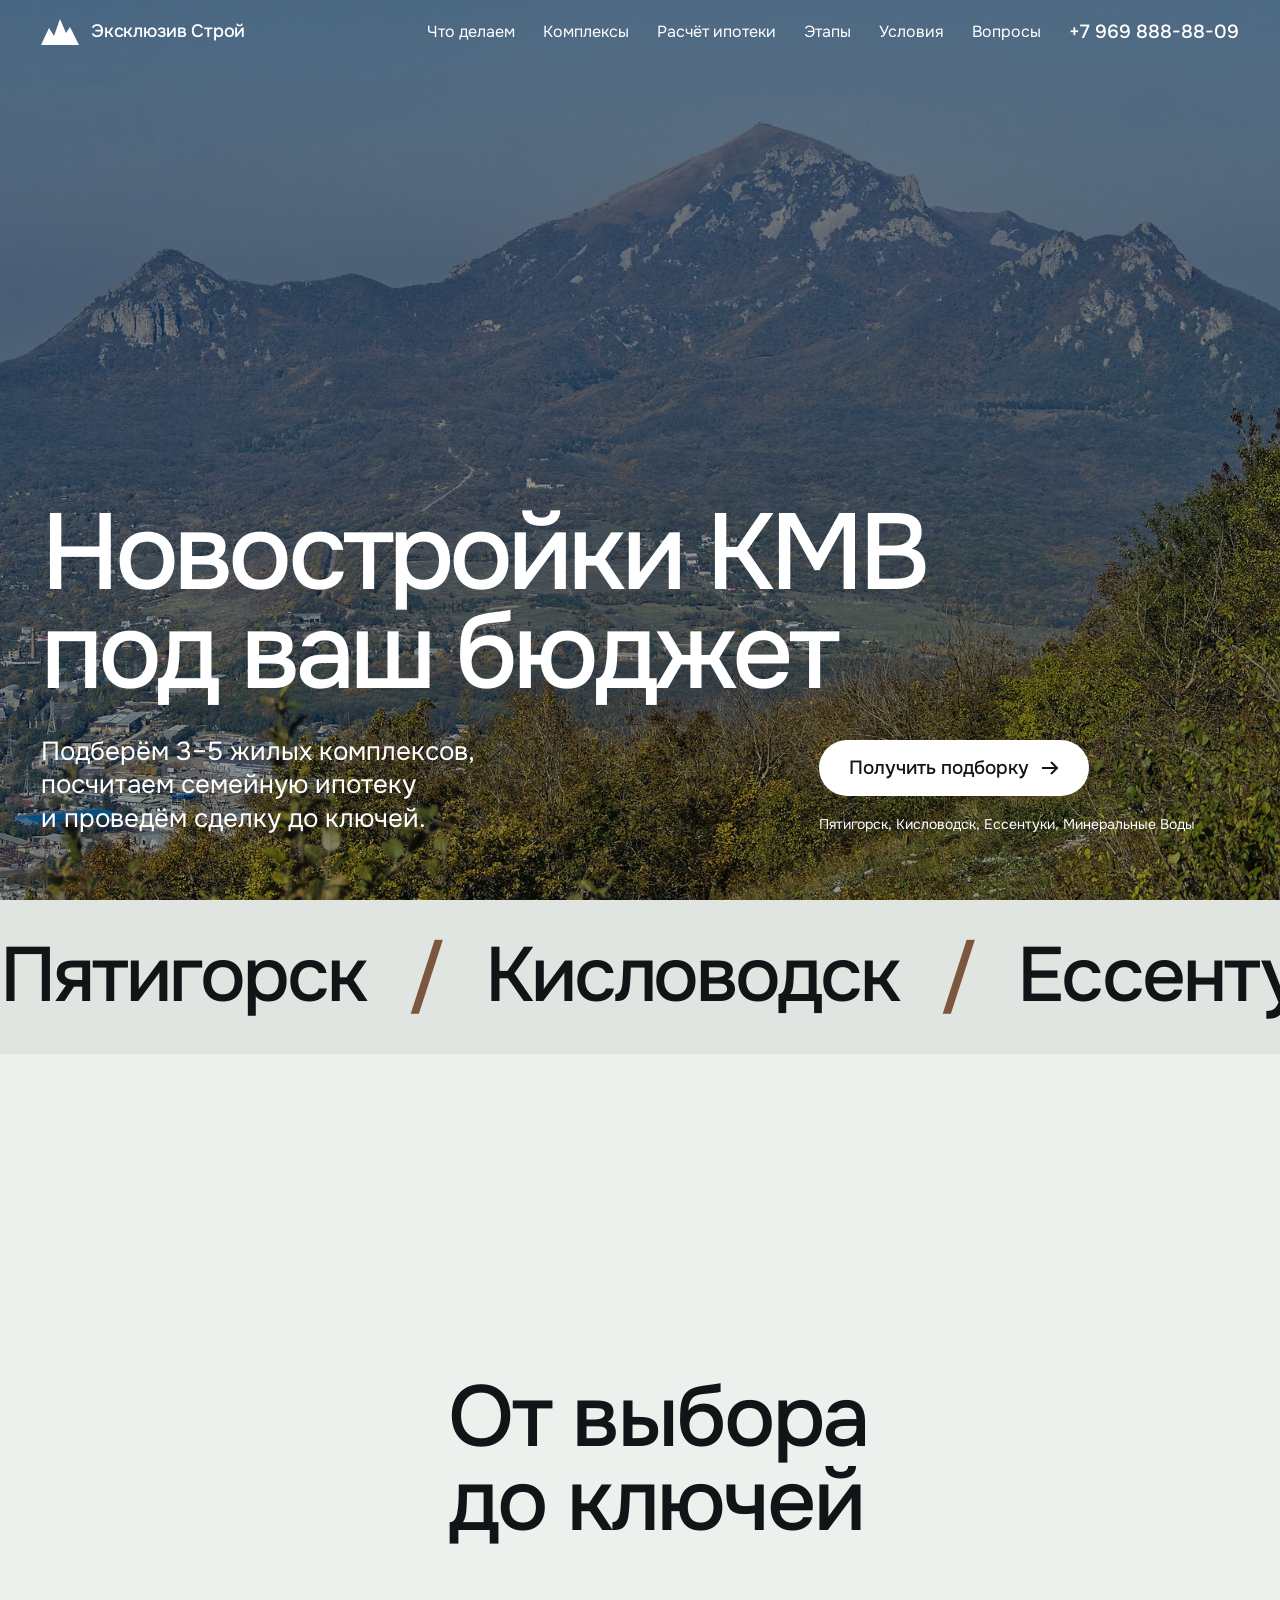
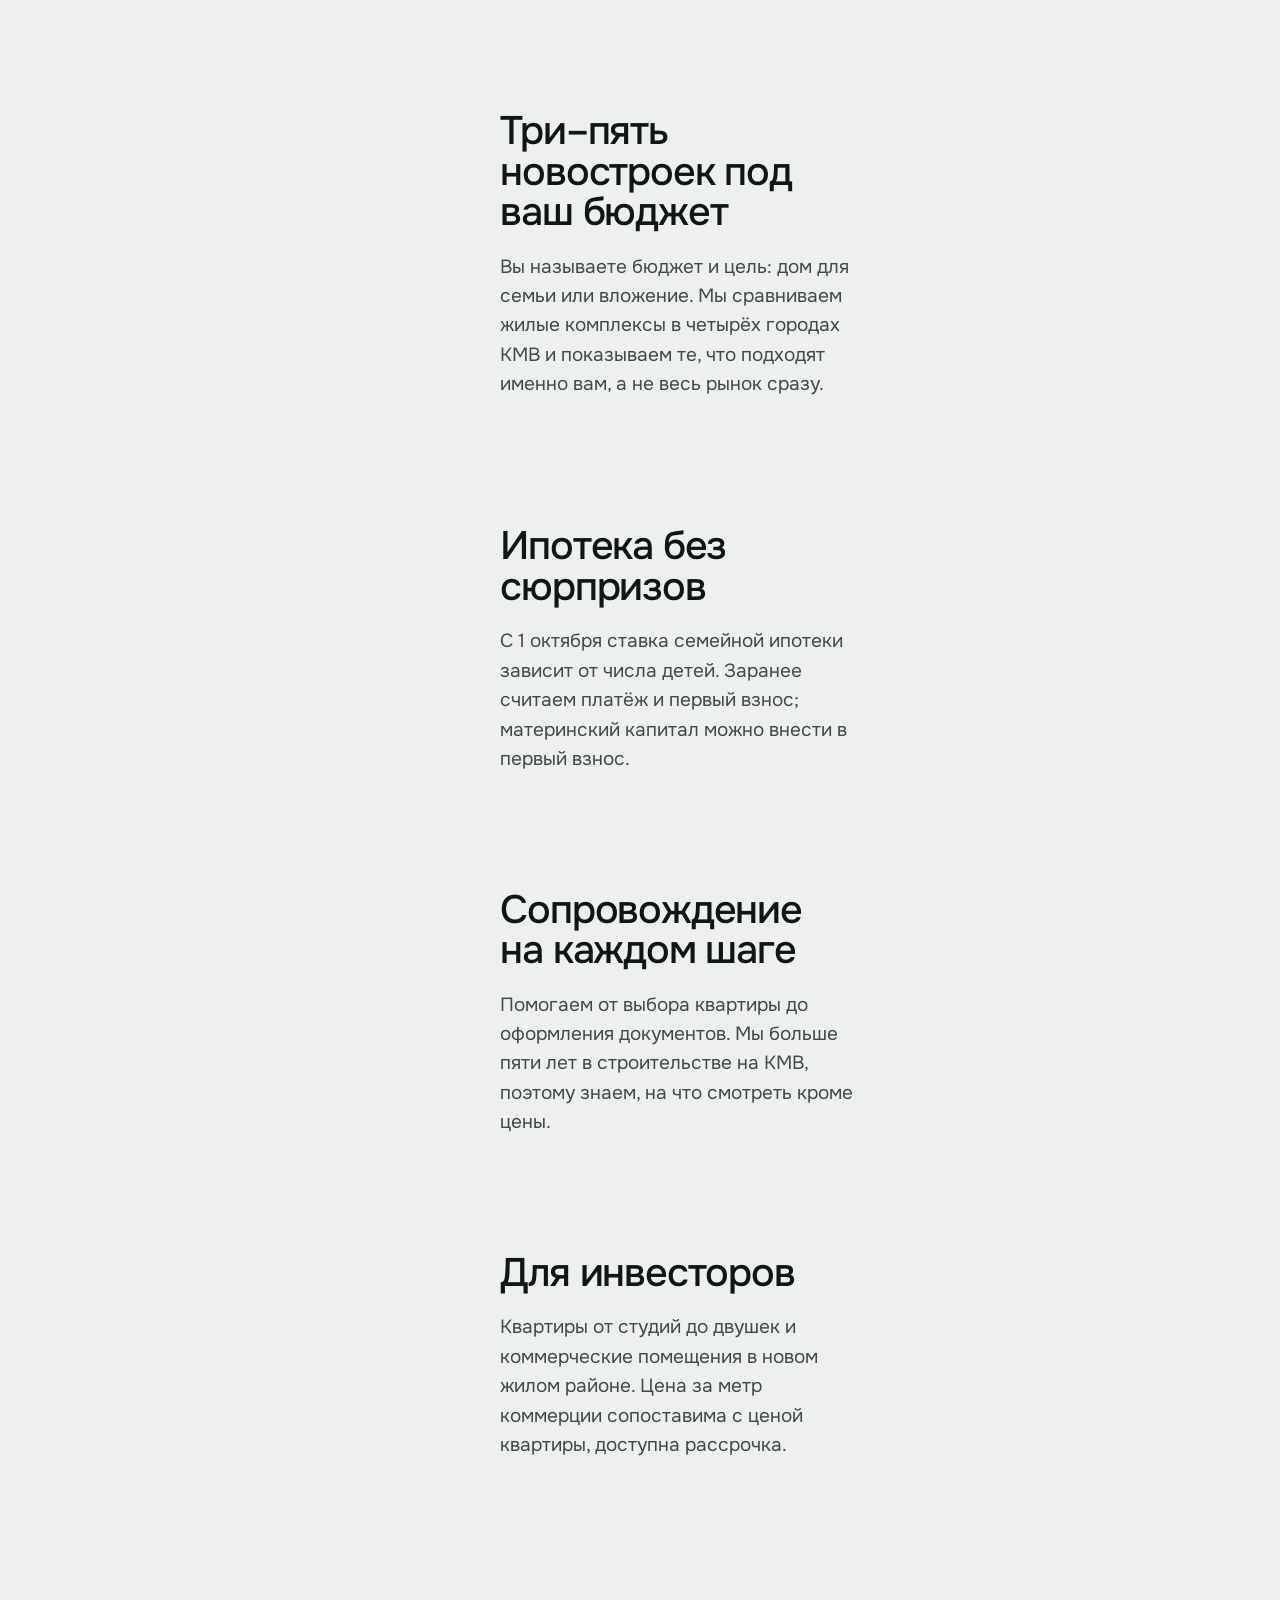
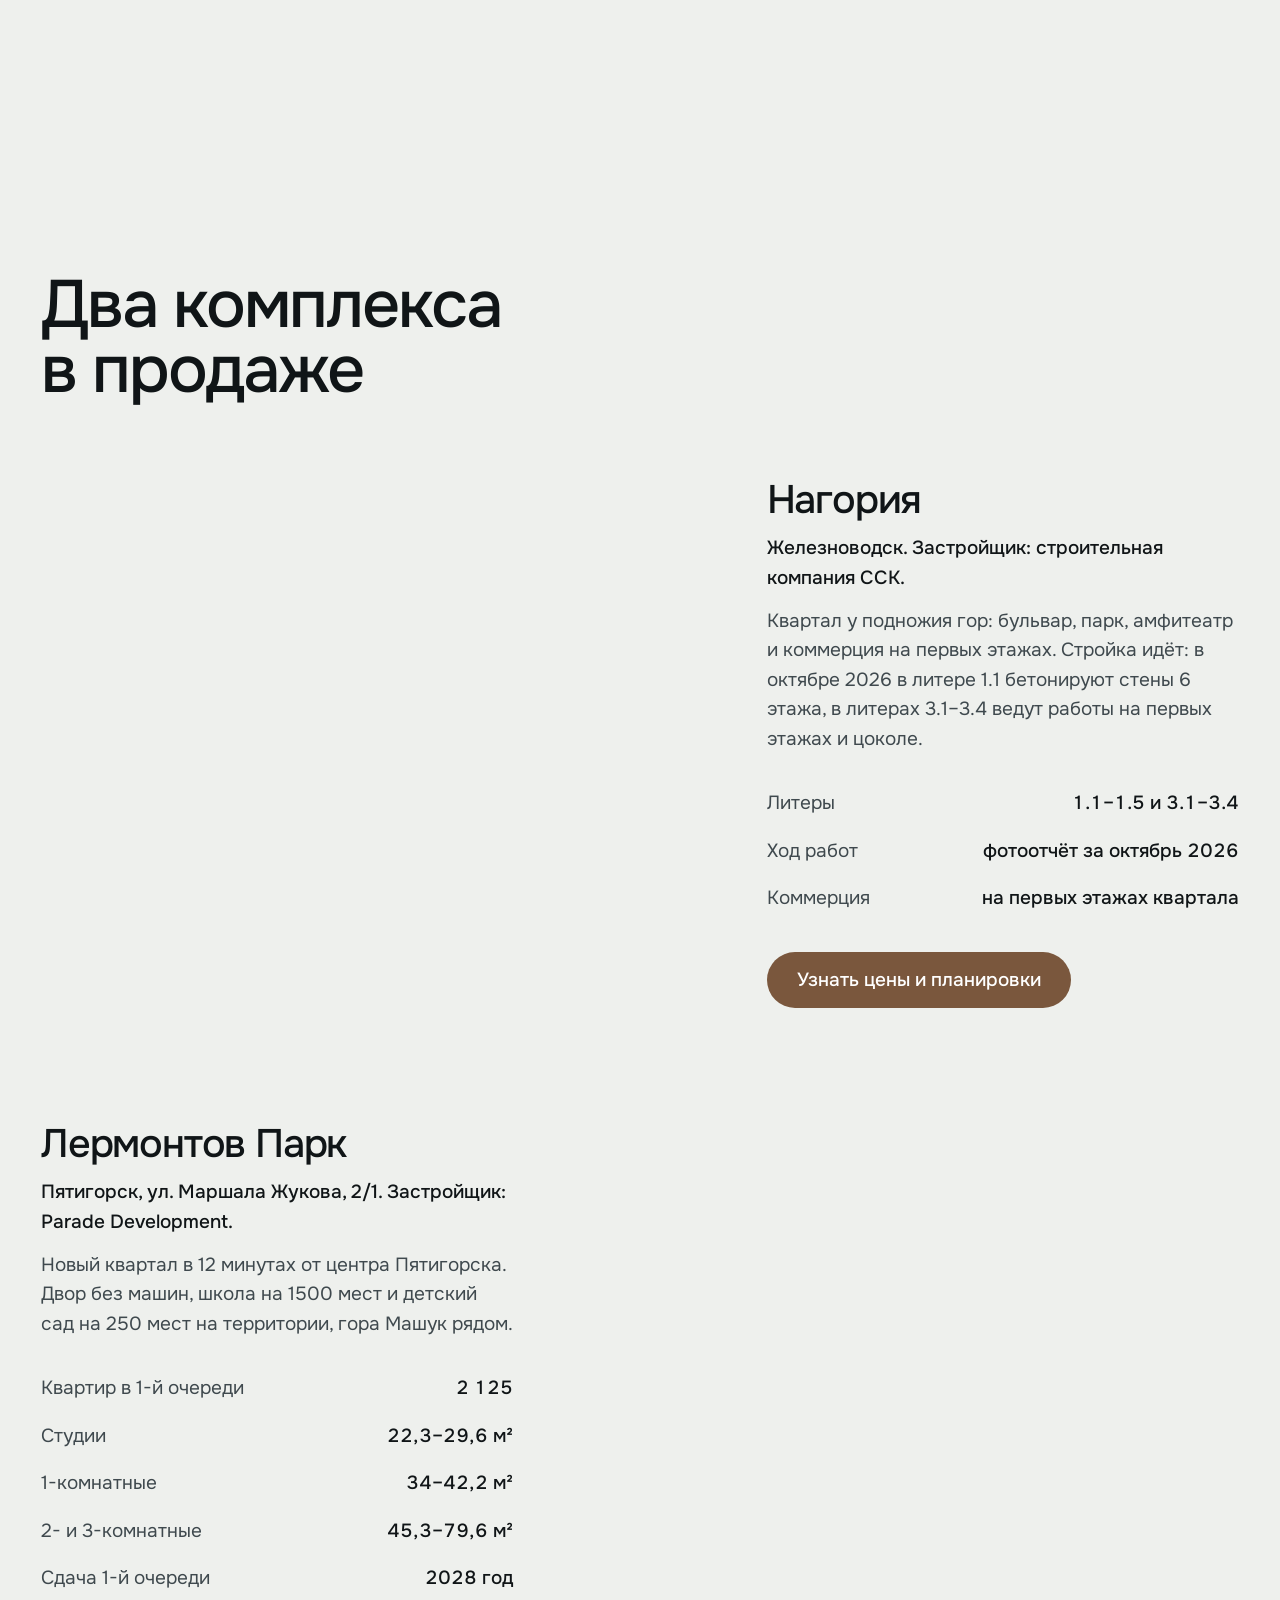
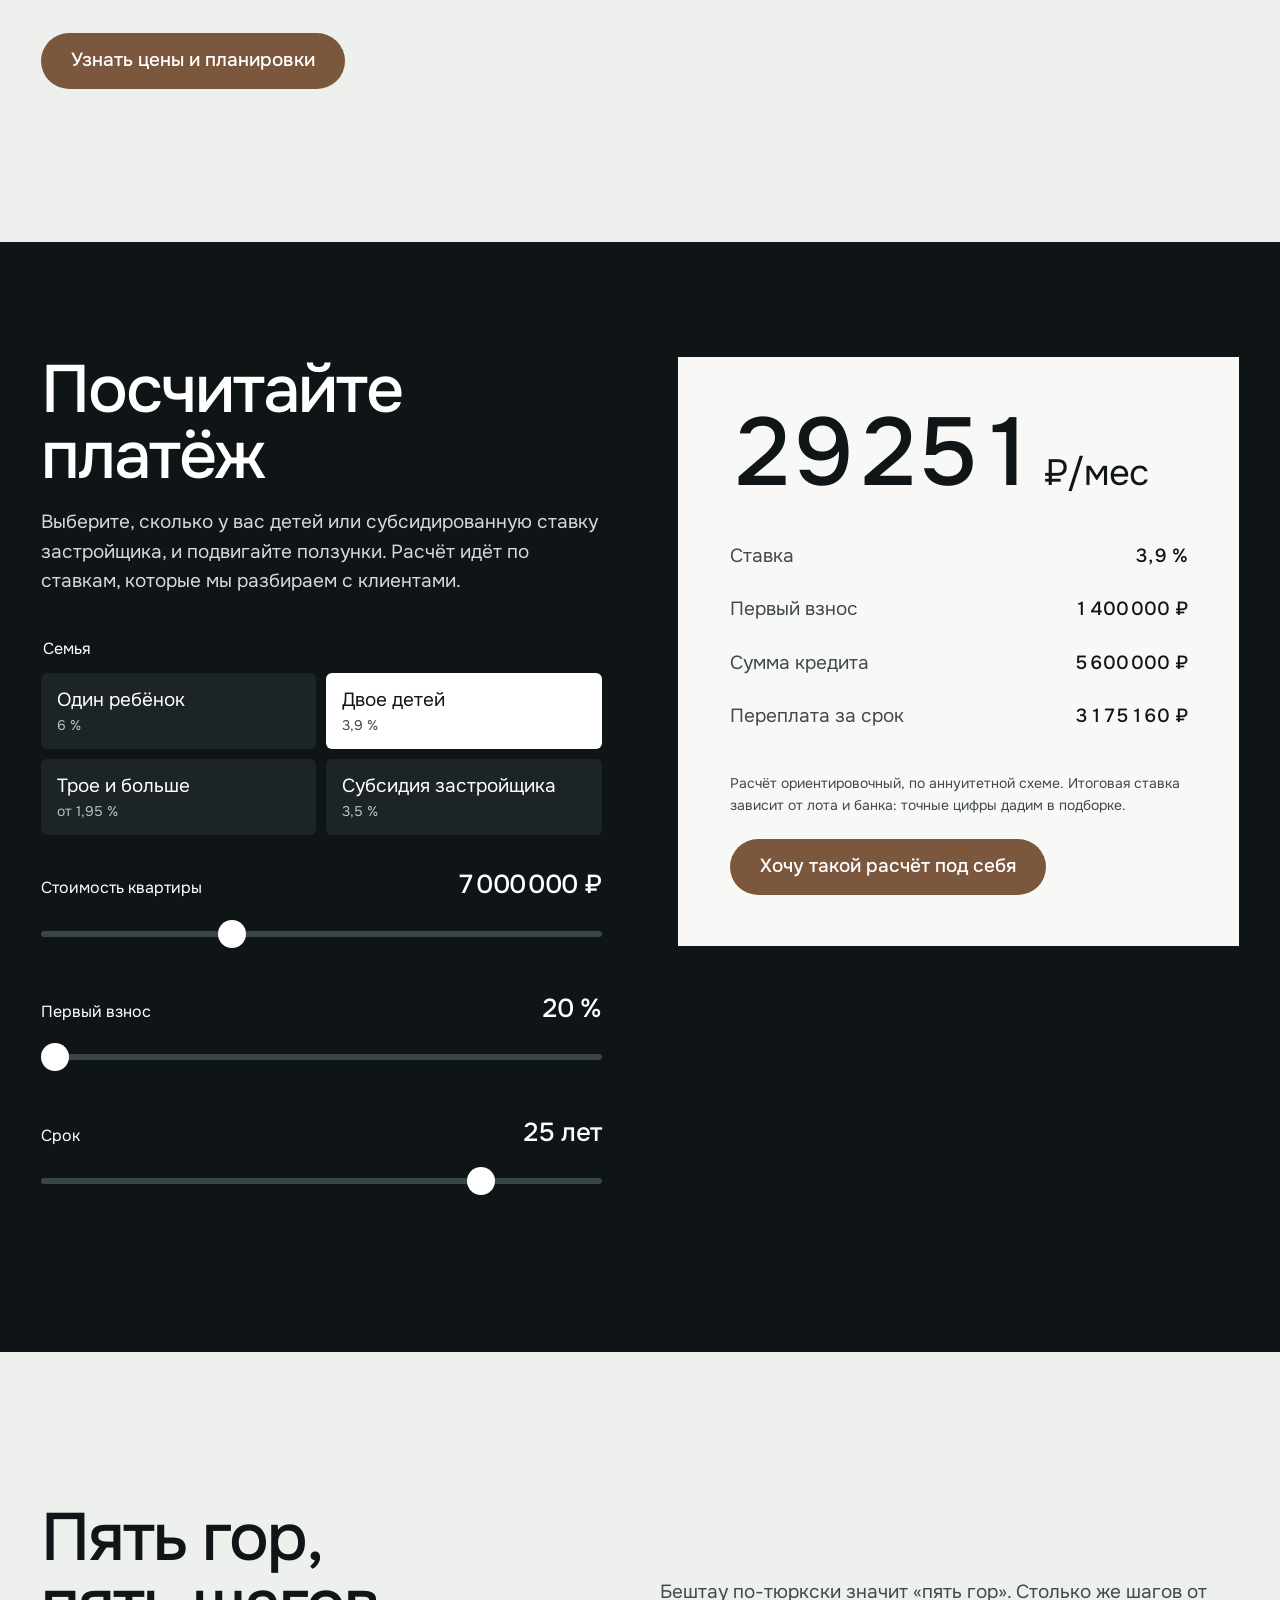
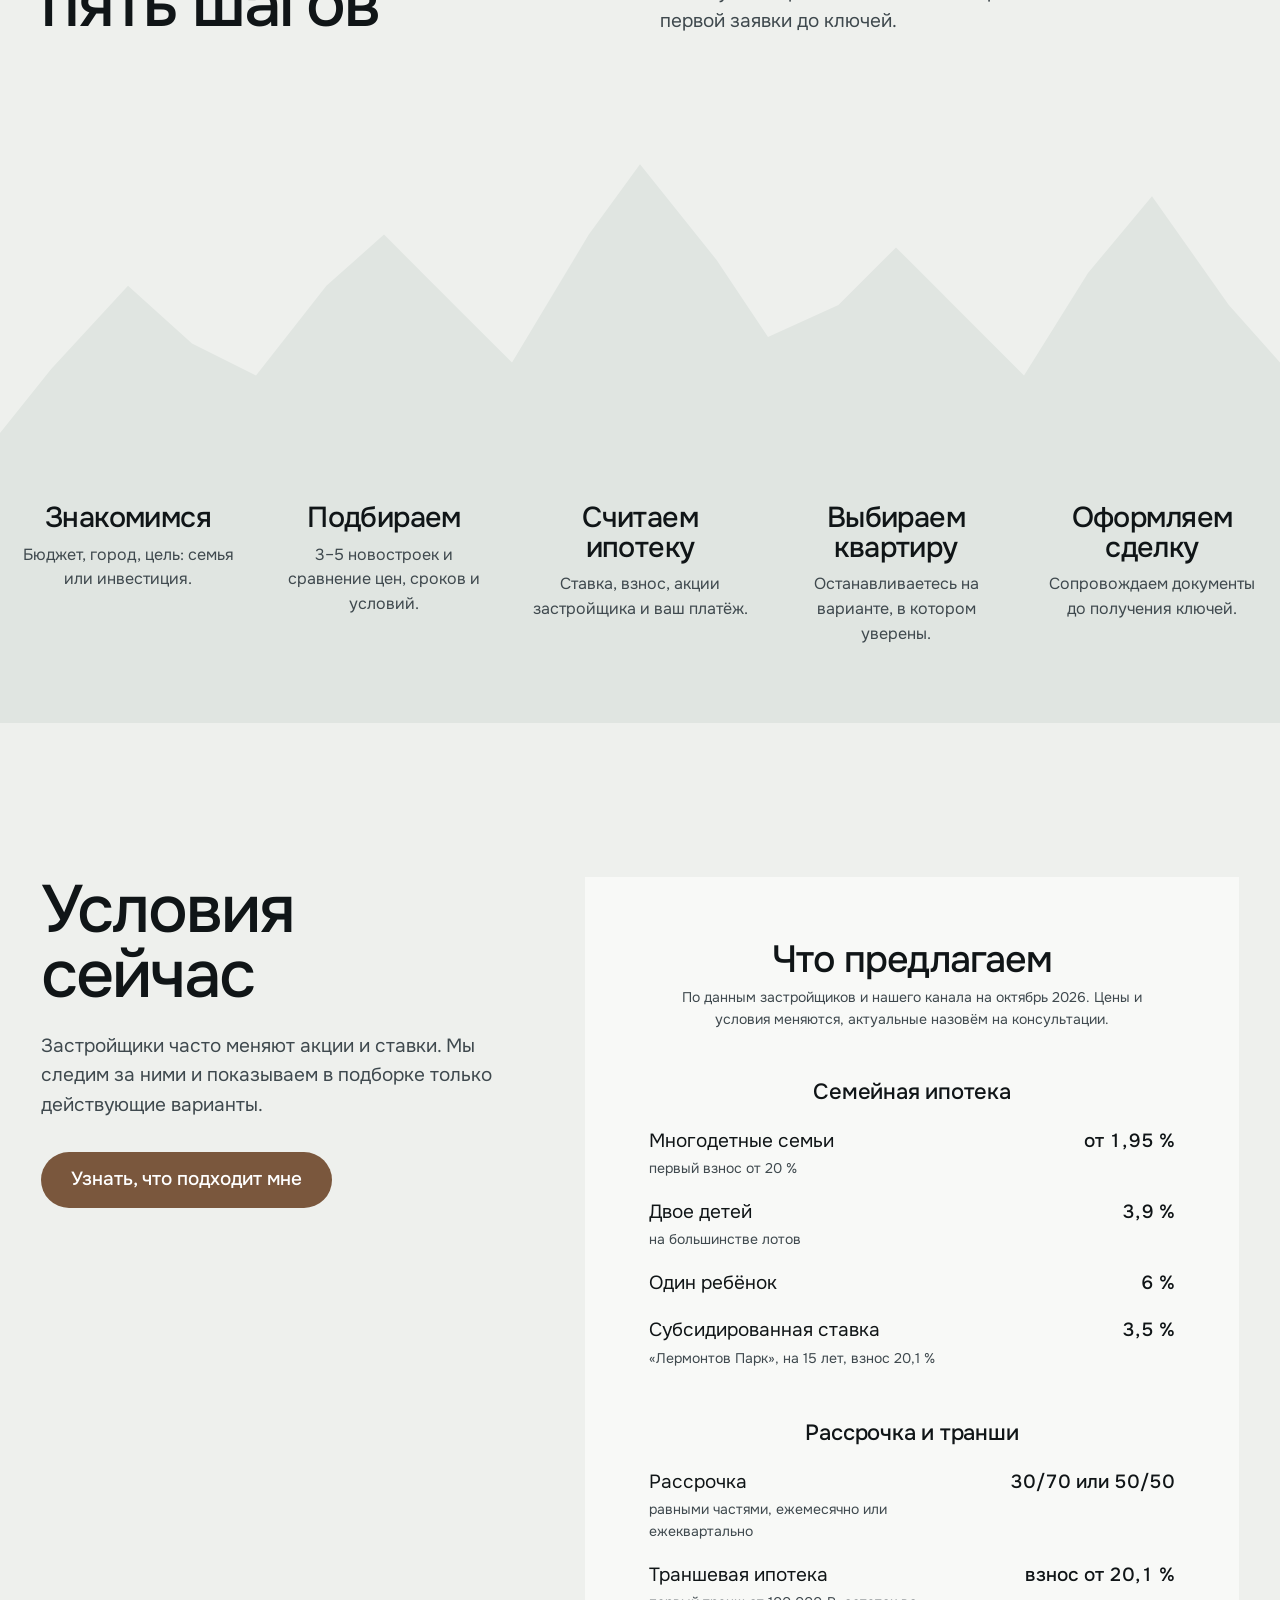
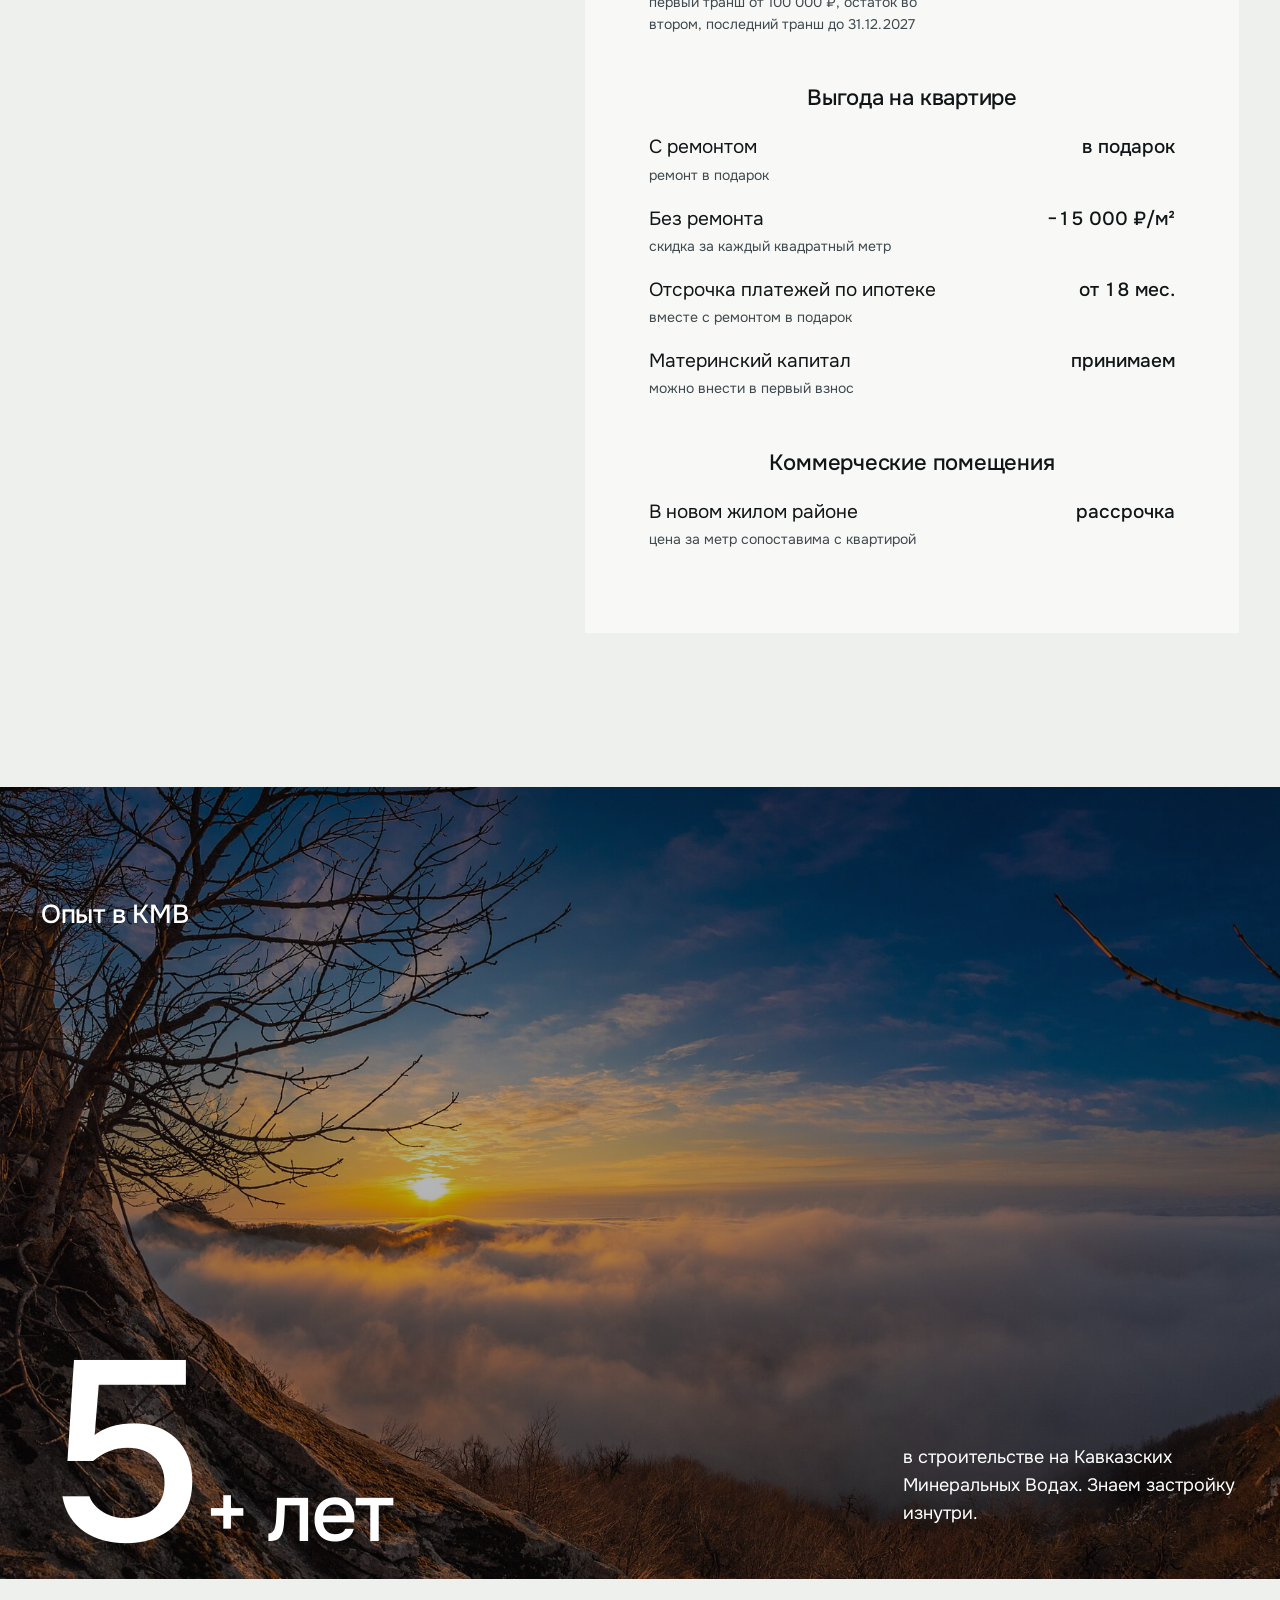
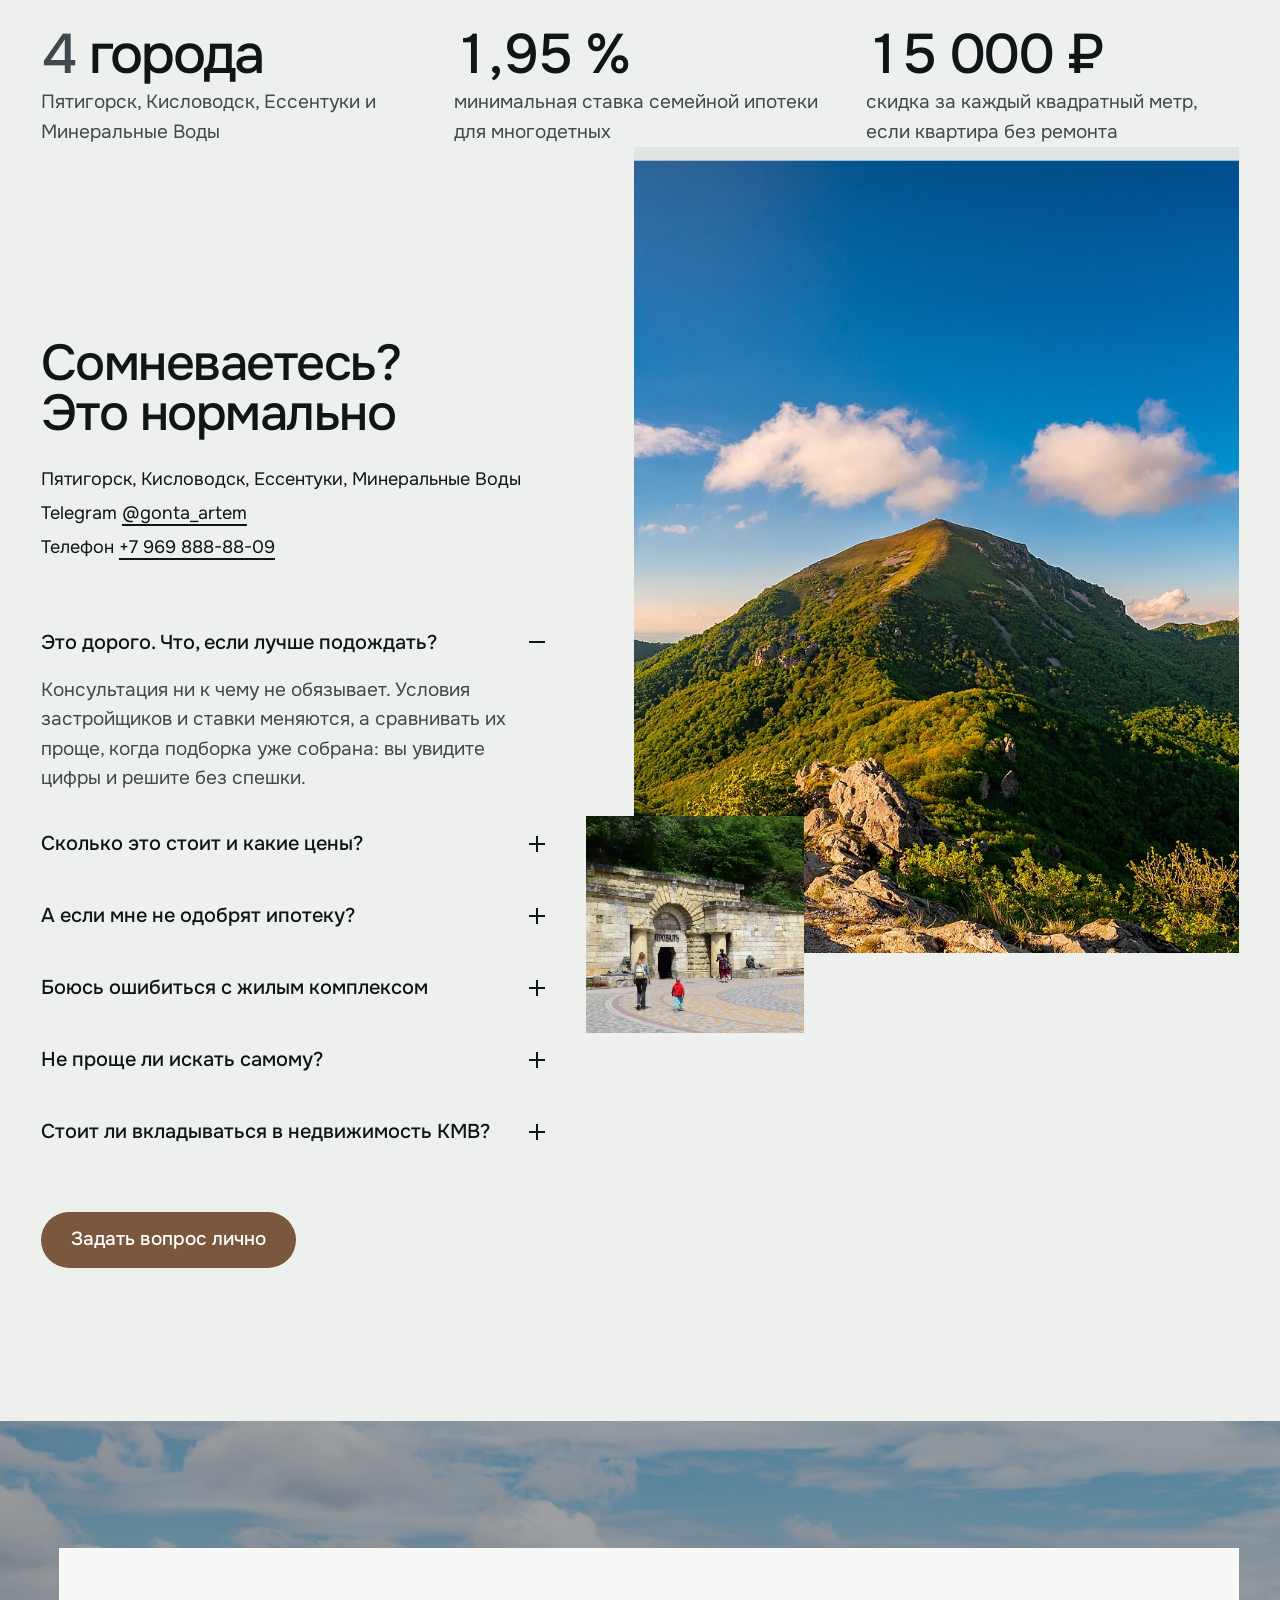
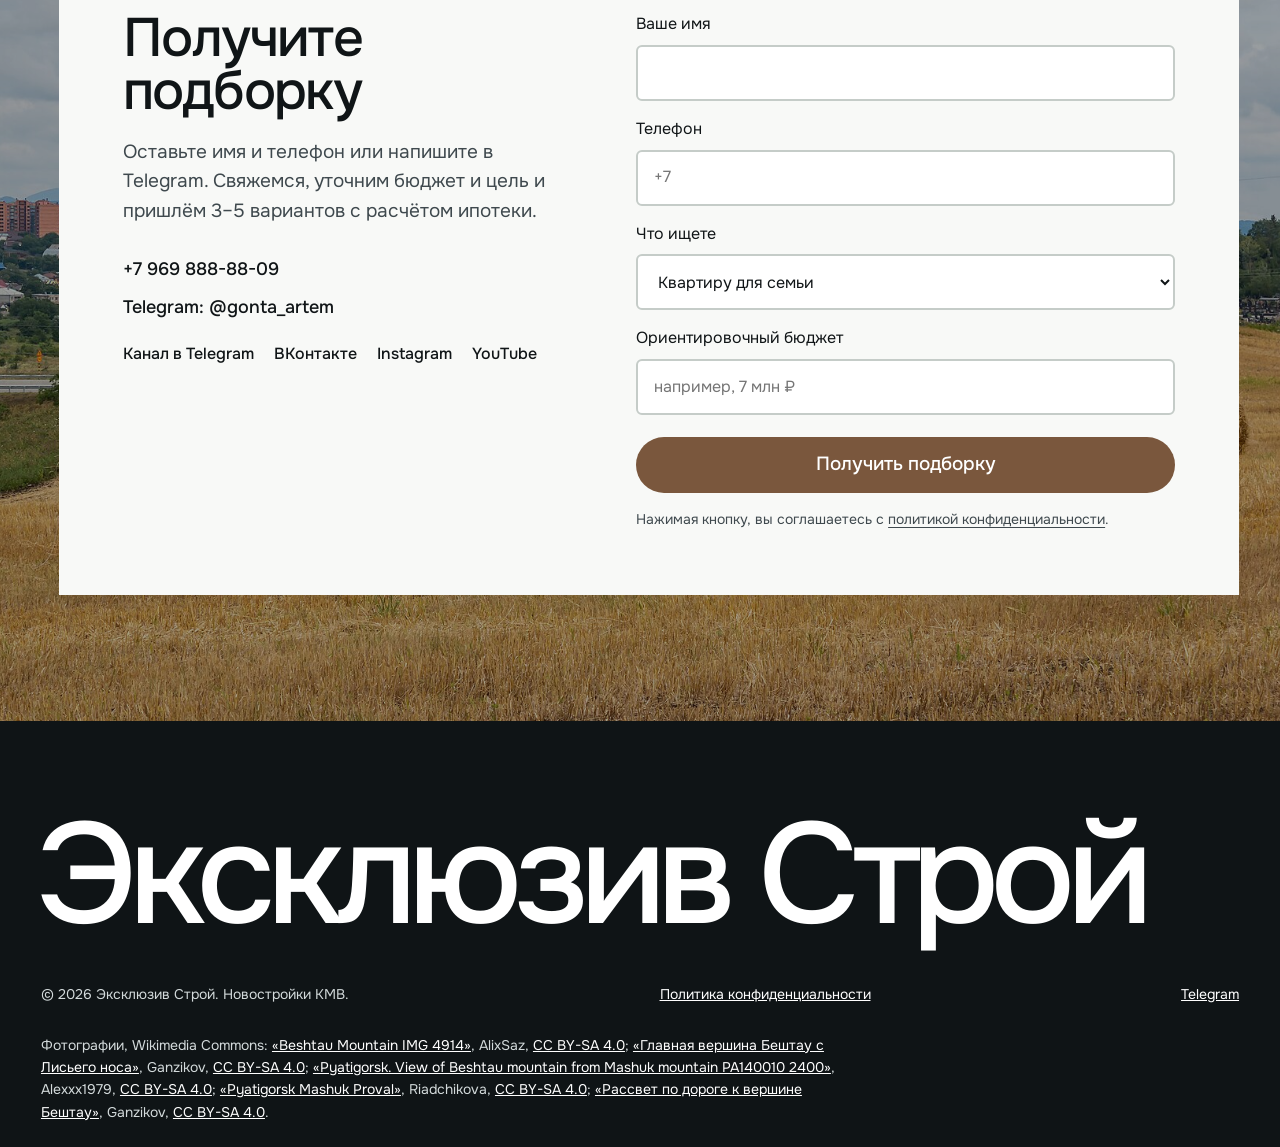
==== commit 662a265a: "Правки клиента: ЖК Нагория и Лермонтов Парк, контакты, условия" ====
--- a/index.html
+++ b/index.html
@@ -26,6 +26,7 @@
     </a>
     <nav class="nav" id="nav" aria-label="Разделы">
       <a href="#what">Что делаем</a>
+      <a href="#jk">Комплексы</a>
       <a href="#calc">Расчёт ипотеки</a>
       <a href="#steps">Этапы</a>
       <a href="#offers">Условия</a>
@@ -65,37 +66,71 @@
         <h3>Три–пять новостроек под ваш бюджет</h3>
         <p>Вы называете бюджет и цель: дом для семьи или вложение. Мы сравниваем жилые комплексы в четырёх городах КМВ и показываем те, что подходят именно вам, а не весь рынок сразу.</p>
       </div>
-      <figure class="shutter" data-shutter><img src="assets/pyatigorsk-mashuk-proval.jpg" width="1920" height="1311" alt="Гора Машук и озеро Провал в Пятигорске" loading="lazy"></figure>
+      <figure class="shutter" data-shutter><img src="assets/lp-zdaniya.jpg" width="1920" height="1080" alt="Жилой квартал «Лермонтов Парк» в Пятигорске, вид сверху" loading="lazy"></figure>
     </article>
     <article class="row">
       <div class="row__t" data-r>
         <h3>Ипотека без сюрпризов</h3>
         <p>С 1 октября ставка семейной ипотеки зависит от числа детей. Заранее считаем платёж и первый взнос; материнский капитал можно внести в первый взнос.</p>
       </div>
-      <figure class="shutter" data-shutter><img src="assets/essentuki-spa-drinking-gallery-yessentuki-russia.jpg" width="1920" height="1276" alt="Питьевая галерея курорта в Ессентуках" loading="lazy"></figure>
+      <figure class="shutter" data-shutter><img src="assets/lp-play.jpg" width="1920" height="1071" alt="Детская площадка во дворе «Лермонтов Парка»" loading="lazy"></figure>
     </article>
     <article class="row">
       <div class="row__t" data-r>
         <h3>Сопровождение на каждом шаге</h3>
-        <p>Помогаем от выбора квартиры до оформления документов. Мы строим дома под ключ в КМВ больше пяти лет, поэтому видим дом не только по буклету.</p>
-      </div>
-      <figure class="shutter" data-shutter><img src="assets/beshtau-mountain-img-4914.jpg" width="1920" height="1280" alt="Поле у Пятигорска, вдали гора Бештау" loading="lazy"></figure>
+        <p>Помогаем от выбора квартиры до оформления документов. Мы больше пяти лет в строительстве на КМВ, поэтому знаем, на что смотреть кроме цены.</p>
+      </div>
+      <figure class="shutter" data-shutter><img src="assets/nagoria-blag.jpg" width="1920" height="1080" alt="Бульвар и беговая дорожка в ЖК «Нагория»" loading="lazy"></figure>
     </article>
     <article class="row">
       <div class="row__t" data-r>
         <h3>Для инвесторов</h3>
         <p>Квартиры от студий до двушек и коммерческие помещения в новом жилом районе. Цена за метр коммерции сопоставима с ценой квартиры, доступна рассрочка.</p>
       </div>
-      <figure class="shutter" data-shutter><img src="assets/mount-beshtau-essentuki-russia.jpg" width="1920" height="1109" alt="Гора Бештау, вид из Ессентуков" loading="lazy"></figure>
+      <figure class="shutter" data-shutter><img src="assets/lp-evening.jpg" width="1920" height="1071" alt="Вечерняя коммерция на первых этажах «Лермонтов Парка»" loading="lazy"></figure>
     </article>
   </div>
+</section>
+
+<section class="jk" id="jk">
+  <div class="jk__head"><h2 data-r>Два комплекса в продаже</h2></div>
+  <article class="jk__item">
+    <figure class="shutter" data-shutter><img src="assets/nagoria-obshiy.jpg" width="1920" height="1080" alt="Жилой комплекс «Нагория» в Железноводске" loading="lazy"></figure>
+    <div class="jk__txt" data-r>
+      <h3>Нагория</h3>
+      <p class="jk__city">Железноводск. Застройщик: строительная компания ССК.</p>
+      <p>Квартал у подножия гор: бульвар, парк, амфитеатр и коммерция на первых этажах. Стройка идёт: в октябре 2026 в литере 1.1 бетонируют стены 6 этажа, в литерах 3.1–3.4 ведут работы на первых этажах и цоколе.</p>
+      <dl class="jk__facts">
+        <div><dt>Литеры</dt><dd>1.1–1.5 и 3.1–3.4</dd></div>
+        <div><dt>Ход работ</dt><dd>фотоотчёт за октябрь 2026</dd></div>
+        <div><dt>Коммерция</dt><dd>на первых этажах квартала</dd></div>
+      </dl>
+      <a class="btn" href="#contact">Узнать цены и планировки</a>
+    </div>
+  </article>
+  <article class="jk__item jk__item--rev">
+    <figure class="shutter" data-shutter><img src="assets/lp-zdaniya.jpg" width="1920" height="1080" alt="Жилой квартал «Лермонтов Парк», вид сверху" loading="lazy"></figure>
+    <div class="jk__txt" data-r>
+      <h3>Лермонтов Парк</h3>
+      <p class="jk__city">Пятигорск, ул. Маршала Жукова, 2/1. Застройщик: Parade Development.</p>
+      <p>Новый квартал в 12 минутах от центра Пятигорска. Двор без машин, школа на 1500 мест и детский сад на 250 мест на территории, гора Машук рядом.</p>
+      <dl class="jk__facts">
+        <div><dt>Квартир в 1-й очереди</dt><dd>2 125</dd></div>
+        <div><dt>Студии</dt><dd>22,3–29,6 м²</dd></div>
+        <div><dt>1-комнатные</dt><dd>34–42,2 м²</dd></div>
+        <div><dt>2- и 3-комнатные</dt><dd>45,3–79,6 м²</dd></div>
+        <div><dt>Сдача 1-й очереди</dt><dd>2028 год</dd></div>
+      </dl>
+      <a class="btn" href="#contact">Узнать цены и планировки</a>
+    </div>
+  </article>
 </section>
 
 <section class="calc on-dark" id="calc">
   <div class="calc__grid">
     <div>
       <h2 data-r>Посчитайте платёж</h2>
-      <p class="calc__intro" data-r>Выберите, сколько у вас детей, и подвигайте ползунки. Расчёт идёт по ставкам семейной ипотеки, которые мы разбираем с клиентами.</p>
+      <p class="calc__intro" data-r>Выберите, сколько у вас детей или субсидированную ставку застройщика, и подвигайте ползунки. Расчёт идёт по ставкам, которые мы разбираем с клиентами.</p>
       <form id="calcForm" onsubmit="return false">
         <fieldset style="border:0;padding:0;margin:0">
           <legend class="field__top" style="width:100%">Семья</legend>
@@ -103,6 +138,7 @@
             <label><input type="radio" name="kids" value="6"><span>Один ребёнок<em>6 %</em></span></label>
             <label><input type="radio" name="kids" value="3.9" checked><span>Двое детей<em>3,9 %</em></span></label>
             <label><input type="radio" name="kids" value="1.95"><span>Трое и больше<em>от 1,95 %</em></span></label>
+            <label><input type="radio" name="kids" value="3.5"><span>Субсидия застройщика<em>3,5 %</em></span></label>
           </div>
         </fieldset>
         <div class="field" data-r><div class="field__top"><label for="price">Стоимость квартиры</label><b id="priceV"></b></div><input type="range" id="price" min="3000000" max="15000000" step="100000" value="7000000"></div>
@@ -157,22 +193,24 @@
   </div>
   <div class="sheet" data-r>
     <h3>Что предлагаем</h3>
-    <p class="sheet__note">По материалам нашего Telegram-канала. Актуальность уточняем при подборке.</p>
+    <p class="sheet__note">По данным застройщиков и нашего канала на октябрь 2026. Цены и условия меняются, актуальные назовём на консультации.</p>
     <div class="grp">
       <h4>Семейная ипотека</h4>
       <div class="item"><span>Многодетные семьи<small>первый взнос от 20 %</small></span><b>от 1,95 %</b></div>
       <div class="item"><span>Двое детей<small>на большинстве лотов</small></span><b>3,9 %</b></div>
       <div class="item"><span>Один ребёнок</span><b>6 %</b></div>
+      <div class="item"><span>Субсидированная ставка<small>«Лермонтов Парк», на 15 лет, взнос 20,1 %</small></span><b>3,5 %</b></div>
     </div>
     <div class="grp">
-      <h4>Квартиры, от студий до двушек</h4>
+      <h4>Рассрочка и транши</h4>
+      <div class="item"><span>Рассрочка<small>равными частями, ежемесячно или ежеквартально</small></span><b>30/70 или 50/50</b></div>
+      <div class="item"><span>Траншевая ипотека<small>первый транш от 100 000 ₽, остаток во втором, последний транш до 31.12.2027</small></span><b>взнос от 20,1 %</b></div>
+    </div>
+    <div class="grp">
+      <h4>Выгода на квартире</h4>
       <div class="item"><span>С ремонтом<small>ремонт в подарок</small></span><b>в подарок</b></div>
       <div class="item"><span>Без ремонта<small>скидка за каждый квадратный метр</small></span><b>−15 000 ₽/м²</b></div>
-    </div>
-    <div class="grp">
-      <h4>Платежи и взнос</h4>
       <div class="item"><span>Отсрочка платежей по ипотеке<small>вместе с ремонтом в подарок</small></span><b>от 18 мес.</b></div>
-      <div class="item"><span>Первый взнос<small>есть варианты с нулевым</small></span><b>от 0 ₽</b></div>
       <div class="item"><span>Материнский капитал<small>можно внести в первый взнос</small></span><b>принимаем</b></div>
     </div>
     <div class="grp" style="margin-bottom:0">
@@ -187,7 +225,7 @@
     <img src="assets/commons-91004351.jpg" width="1920" height="1280" alt="Рассвет над облаками у вершины Бештау" loading="lazy" data-par="0.12">
     <h2>Опыт в КМВ</h2>
     <div class="stats__fig"><span data-count="5">5</span><small>+ лет</small></div>
-    <p class="stats__txt">строим дома под ключ на Кавказских Минеральных Водах. Знаем застройку изнутри.</p>
+    <p class="stats__txt">в строительстве на Кавказских Минеральных Водах. Знаем застройку изнутри.</p>
   </div>
   <div class="sub">
     <div data-r style="--i:0"><b><span data-count="4">4</span> города</b><span>Пятигорск, Кисловодск, Ессентуки и Минеральные Воды</span></div>
@@ -201,14 +239,15 @@
     <h2 data-r>Сомневаетесь? Это нормально</h2>
     <div class="facts" data-r>
       <span>Пятигорск, Кисловодск, Ессентуки, Минеральные Воды</span>
-      <span>Telegram <a class="link" href="https://t.me/ekskluzivestroy26">@ekskluzivestroy26</a></span>
+      <span>Telegram <a class="link" href="https://t.me/gonta_artem">@gonta_artem</a></span>
       <span>Телефон <a class="link" href="tel:+79698888809">+7 969 888-88-09</a></span>
     </div>
     <div class="qa" data-r>
       <details open><summary>Это дорого. Что, если лучше подождать? <i></i></summary><p>Консультация ни к чему не обязывает. Условия застройщиков и ставки меняются, а сравнивать их проще, когда подборка уже собрана: вы увидите цифры и решите без спешки.</p></details>
+      <details><summary>Сколько это стоит и какие цены? <i></i></summary><p>Цены и условия застройщиков постоянно меняются, поэтому называем только актуальные. Это удобно сделать на консультации, в мессенджере или по телефону: Telegram @gonta_artem или +7 969 888-88-09.</p></details>
       <details><summary>А если мне не одобрят ипотеку? <i></i></summary><p>До выбора квартиры считаем платёж, первый взнос и подходящую программу, чтобы вы понимали, на что рассчитывать. Решение принимает банк, а мы помогаем подготовиться и подобрать вариант.</p></details>
       <details><summary>Боюсь ошибиться с жилым комплексом <i></i></summary><p>Поэтому вместо сотни объявлений вы получаете три–пять вариантов под ваш бюджет и цель, с понятным сравнением условий.</p></details>
-      <details><summary>Не проще ли искать самому? <i></i></summary><p>Можно. Но мы строим дома в КМВ больше пяти лет и знаем, на что смотреть кроме цены. Вы экономите время и сразу видите то, что подходит.</p></details>
+      <details><summary>Не проще ли искать самому? <i></i></summary><p>Можно. Но мы больше пяти лет в строительстве на КМВ и знаем, на что смотреть кроме цены. Вы экономите время и сразу видите то, что подходит.</p></details>
       <details><summary>Стоит ли вкладываться в недвижимость КМВ? <i></i></summary><p>Для инвесторов смотрим на локацию, застройщика и ликвидность. Отдельный вариант: коммерческие помещения в новом районе с рассрочкой. Что подойдёт вам, разберём на консультации.</p></details>
     </div>
     <a class="btn" href="#contact" data-r>Задать вопрос лично</a>
@@ -224,11 +263,12 @@
   <div class="card">
     <div class="card__l">
       <h2>Получите подборку</h2>
-      <p>Оставьте имя и телефон. Мы свяжемся, уточним бюджет и цель и пришлём 3–5 вариантов с расчётом ипотеки.</p>
+      <p>Оставьте имя и телефон или напишите в Telegram. Свяжемся, уточним бюджет и цель и пришлём 3–5 вариантов с расчётом ипотеки.</p>
       <div class="cont">
         <a href="tel:+79698888809">+7 969 888-88-09</a>
-        <a href="https://t.me/ekskluzivestroy26">Telegram: @ekskluzivestroy26</a>
+        <a href="https://t.me/gonta_artem">Telegram: @gonta_artem</a>
         <div class="soc">
+          <a class="link" href="https://t.me/ekskluzivestroy26">Канал в Telegram</a>
           <a class="link" href="https://vk.ru/excluzivestroy">ВКонтакте</a>
           <a class="link" href="https://www.instagram.com/exclusivestroi">Instagram</a>
           <a class="link" href="https://youtube.com/channel/UC-yfBjDESxy68wP9GHdINFQ">YouTube</a>
@@ -259,11 +299,11 @@
   <div class="foot__row">
     <span>© <span id="year">2026</span> Эксклюзив Строй. Новостройки КМВ.</span>
     <a href="privacy.html">Политика конфиденциальности</a>
-    <a href="https://t.me/ekskluzivestroy26">Telegram</a>
+    <a href="https://t.me/gonta_artem">Telegram</a>
   </div>
   
   
-  <p class="credits">Фотографии, Wikimedia Commons: <a href="https://commons.wikimedia.org/w/index.php?curid=119403801">«Beshtau Mountain IMG 4914»</a>, AlixSaz, <a href="https://creativecommons.org/licenses/by-sa/4.0/">CC BY-SA 4.0</a>; <a href="https://commons.wikimedia.org/wiki/File:%D0%93%D0%BB%D0%B0%D0%B2%D0%BD%D0%B0%D1%8F_%D0%B2%D0%B5%D1%80%D1%88%D0%B8%D0%BD%D0%B0_%D0%91%D0%B5%D1%88%D1%82%D0%B0%D1%83_%D1%81_%D0%9B%D0%B8%D1%81%D1%8C%D0%B5%D0%B3%D0%BE_%D0%BD%D0%BE%D1%81%D0%B0.jpg">«Главная вершина Бештау с Лисьего носа»</a>, Ganzikov, <a href="https://creativecommons.org/licenses/by-sa/4.0">CC BY-SA 4.0</a>; <a href="https://commons.wikimedia.org/w/index.php?curid=112033335">«Pyatigorsk. View of Beshtau mountain from Mashuk mountain PA140010 2400»</a>, Alexxx1979, <a href="https://creativecommons.org/licenses/by-sa/4.0/">CC BY-SA 4.0</a>; <a href="https://commons.wikimedia.org/w/index.php?curid=63915426">«Pyatigorsk Mashuk Proval»</a>, Riadchikova, <a href="https://creativecommons.org/licenses/by-sa/4.0/">CC BY-SA 4.0</a>; <a href="https://commons.wikimedia.org/wiki/File:Essentuki_Spa,_Drinking_gallery,_Yessentuki,_Russia.jpg">«Essentuki Spa, Drinking gallery, Yessentuki, Russia»</a>, Vyacheslav Argenberg, <a href="https://creativecommons.org/licenses/by/4.0">CC BY 4.0</a>; <a href="https://commons.wikimedia.org/wiki/File:%D0%A0%D0%B0%D1%81%D1%81%D0%B2%D0%B5%D1%82_%D0%BF%D0%BE_%D0%B4%D0%BE%D1%80%D0%BE%D0%B3%D0%B5_%D0%BA_%D0%B2%D0%B5%D1%80%D1%88%D0%B8%D0%BD%D0%B5_%D0%91%D0%B5%D1%88%D1%82%D0%B0%D1%83.jpg">«Рассвет по дороге к вершине Бештау»</a>, Ganzikov, <a href="https://creativecommons.org/licenses/by-sa/4.0">CC BY-SA 4.0</a>; <a href="https://commons.wikimedia.org/w/index.php?curid=175686762">«Mount Beshtau, Essentuki, Russia»</a>, Vyacheslav Argenberg, <a href="https://creativecommons.org/licenses/by/4.0/">CC BY 4.0</a>.</p>
+  <p class="credits">Фотографии, Wikimedia Commons: <a href="https://commons.wikimedia.org/w/index.php?curid=119403801">«Beshtau Mountain IMG 4914»</a>, AlixSaz, <a href="https://creativecommons.org/licenses/by-sa/4.0/">CC BY-SA 4.0</a>; <a href="https://commons.wikimedia.org/wiki/File:%D0%93%D0%BB%D0%B0%D0%B2%D0%BD%D0%B0%D1%8F_%D0%B2%D0%B5%D1%80%D1%88%D0%B8%D0%BD%D0%B0_%D0%91%D0%B5%D1%88%D1%82%D0%B0%D1%83_%D1%81_%D0%9B%D0%B8%D1%81%D1%8C%D0%B5%D0%B3%D0%BE_%D0%BD%D0%BE%D1%81%D0%B0.jpg">«Главная вершина Бештау с Лисьего носа»</a>, Ganzikov, <a href="https://creativecommons.org/licenses/by-sa/4.0">CC BY-SA 4.0</a>; <a href="https://commons.wikimedia.org/w/index.php?curid=112033335">«Pyatigorsk. View of Beshtau mountain from Mashuk mountain PA140010 2400»</a>, Alexxx1979, <a href="https://creativecommons.org/licenses/by-sa/4.0/">CC BY-SA 4.0</a>; <a href="https://commons.wikimedia.org/w/index.php?curid=63915426">«Pyatigorsk Mashuk Proval»</a>, Riadchikova, <a href="https://creativecommons.org/licenses/by-sa/4.0/">CC BY-SA 4.0</a>; <a href="https://commons.wikimedia.org/wiki/File:%D0%A0%D0%B0%D1%81%D1%81%D0%B2%D0%B5%D1%82_%D0%BF%D0%BE_%D0%B4%D0%BE%D1%80%D0%BE%D0%B3%D0%B5_%D0%BA_%D0%B2%D0%B5%D1%80%D1%88%D0%B8%D0%BD%D0%B5_%D0%91%D0%B5%D1%88%D1%82%D0%B0%D1%83.jpg">«Рассвет по дороге к вершине Бештау»</a>, Ganzikov, <a href="https://creativecommons.org/licenses/by-sa/4.0">CC BY-SA 4.0</a>.</p>
 </footer>
 
 <script src="script.js"></script>
--- a/styles.css
+++ b/styles.css
@@ -123,6 +123,25 @@
 .shutter.in { clip-path: inset(0); }
 .shutter.in img { transform: scale(1); }
 
+
+/* ---------- complexes ---------- */
+.jk { padding-top: var(--gap); }
+.jk__head { padding: 0 var(--m); margin-bottom: clamp(40px, 6vw, 90px); }
+.jk__head h2 { max-width: 14ch; }
+.jk__item { display: grid; grid-template-columns: minmax(0, 7fr) minmax(0, 5fr); gap: clamp(28px, 5vw, 90px); padding: 0 var(--m); margin-bottom: clamp(72px, 9vw, 150px); align-items: center; }
+.jk__item--rev { grid-template-columns: minmax(0, 5fr) minmax(0, 7fr); }
+.jk__item--rev figure { order: 2; }
+.jk__item figure { overflow: hidden; background: var(--surface); aspect-ratio: 16/10; }
+.jk__item figure img { width: 100%; height: 100%; object-fit: cover; }
+.jk__txt h3 { margin-bottom: 14px; }
+.jk__city { color: var(--ink); font-weight: 500; margin-bottom: 14px; }
+.jk__txt > p:not(.jk__city) { color: var(--soft); margin-bottom: 26px; max-width: 46ch; }
+.jk__facts { display: grid; margin-bottom: 30px; }
+.jk__facts div { display: flex; justify-content: space-between; gap: 20px; padding: 9px 0; }
+.jk__facts dt { color: var(--soft); }
+.jk__facts dd { font-weight: 500; text-align: right; font-variant-numeric: tabular-nums; }
+.kids { grid-template-columns: repeat(2, 1fr); }
+
 /* ---------- calculator ---------- */
 .calc { background: var(--night); color: #fff; margin-top: var(--gap); padding: clamp(72px, 9vw, 150px) var(--m); }
 .calc__grid { display: grid; grid-template-columns: minmax(0, 6fr) minmax(0, 6fr); gap: clamp(32px, 6vw, 110px); align-items: start; }
@@ -131,7 +150,7 @@
 .field { margin-bottom: 30px; }
 .field__top { display: flex; justify-content: space-between; align-items: baseline; gap: 16px; margin-bottom: 12px; font-size: 1rem; }
 .field__top b { font-weight: 500; font-size: var(--step-lead); letter-spacing: -0.02em; font-variant-numeric: tabular-nums; }
-.kids { display: grid; grid-template-columns: repeat(3, 1fr); gap: 10px; margin-bottom: 30px; }
+.kids { display: grid; gap: 10px; margin-bottom: 30px; }
 .kids label { cursor: pointer; }
 .kids input { position: absolute; opacity: 0; pointer-events: none; }
 .kids span { display: flex; flex-direction: column; justify-content: center; min-height: 76px; padding: 12px 16px; background: #1d2427; border-radius: 6px; transition: background-color .25s, transform .3s var(--ease); line-height: 1.2; }
@@ -285,7 +304,8 @@
   .row:nth-child(2) figure { width: 72%; margin-left: auto; }
   .row:nth-child(3) figure { width: 56%; margin-left: 0; justify-self: start; }
   .row:nth-child(4) figure { width: 100%; }
-  .calc__grid, .offers, .faq, .card, .peaks__head { grid-template-columns: 1fr; }
+  .calc__grid, .offers, .faq, .card, .peaks__head, .jk__item, .jk__item--rev { grid-template-columns: 1fr; }
+  .jk__item--rev figure { order: 0; }
   .calc__out { position: static; }
   .offers__txt { position: static; }
   .peaks__head p { justify-self: start; }
